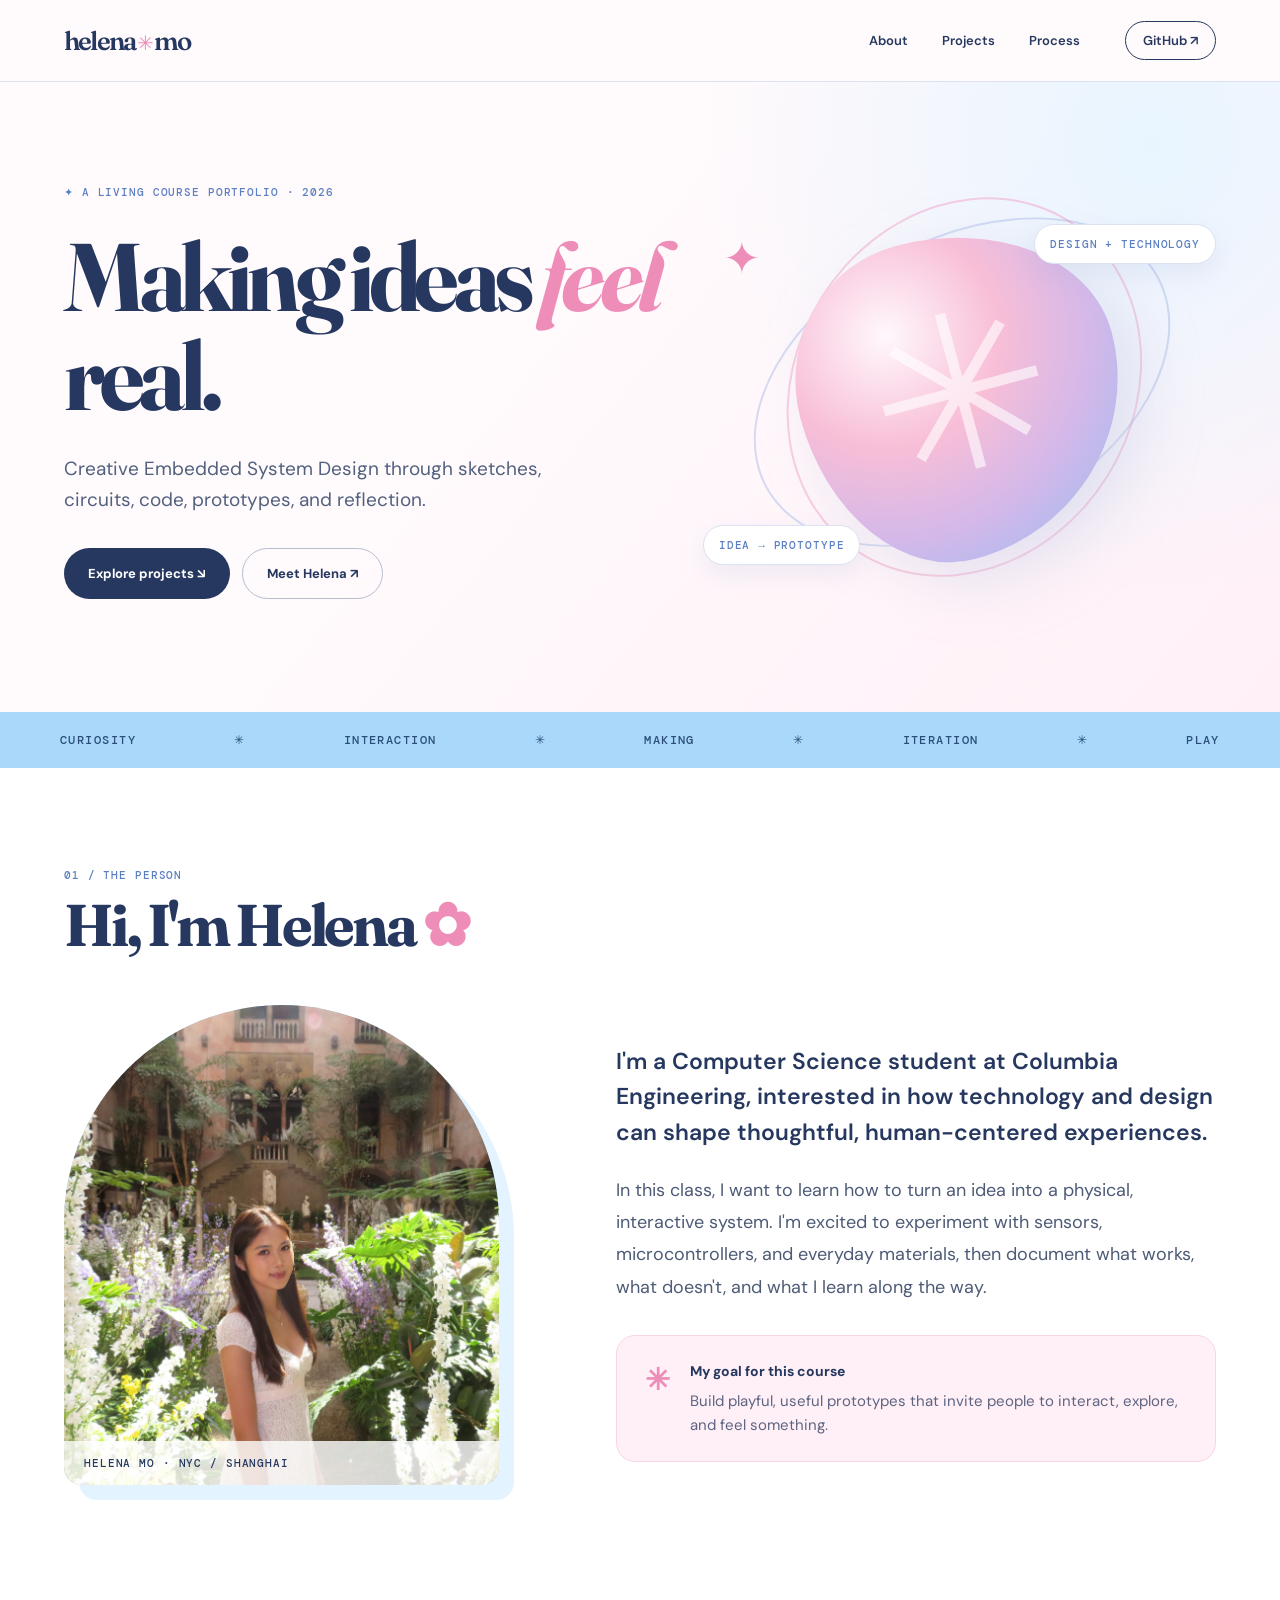
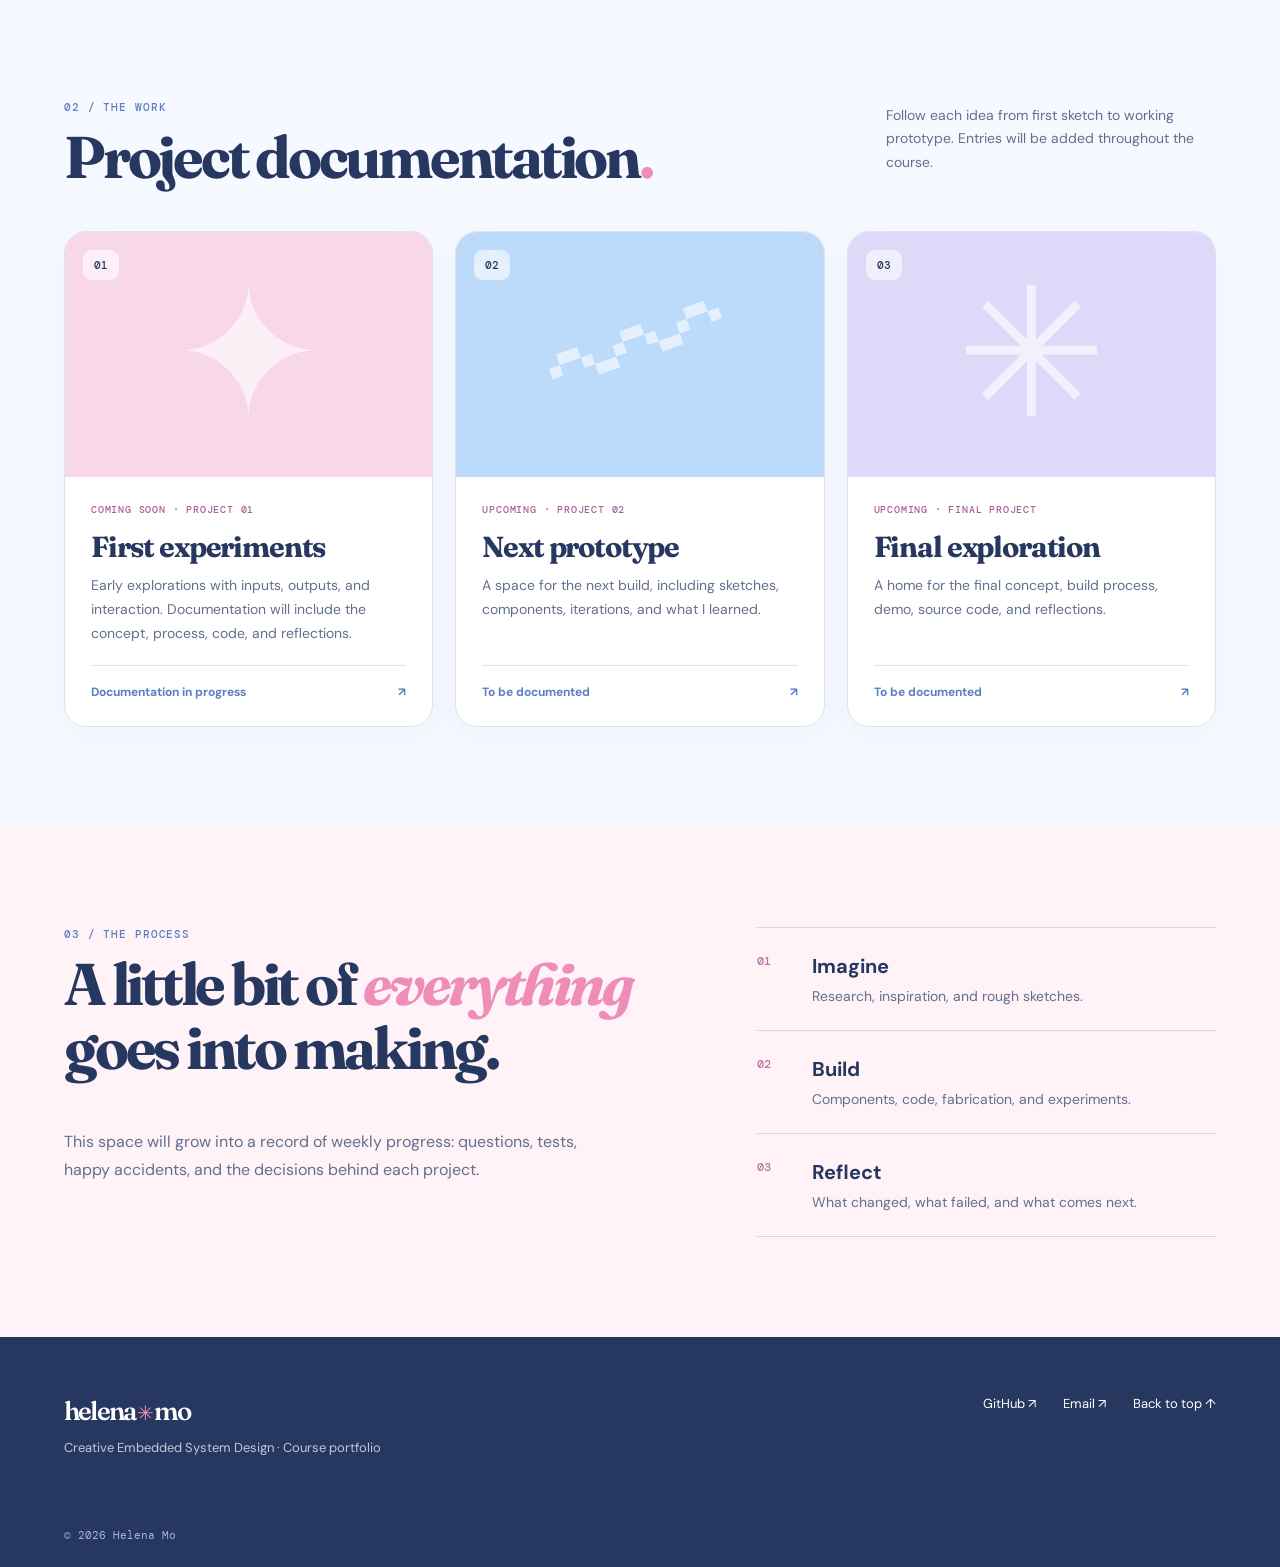
==== index.html @ d558fb5a "Build creative embedded systems course portfolio" ====
<!doctype html>
<html lang="en">
<head>
  <meta charset="UTF-8">
  <meta name="viewport" content="width=device-width, initial-scale=1">
  <meta name="description" content="Helena Mo's Creative Embedded System Design course portfolio and project documentation.">
  <title>Helena Mo · Creative Embedded System Design</title>
  <link rel="preconnect" href="https://fonts.googleapis.com">
  <link rel="preconnect" href="https://fonts.gstatic.com" crossorigin>
  <link href="https://fonts.googleapis.com/css2?family=DM+Mono:wght@400;500&family=DM+Sans:wght@400;500;600;700&family=Fraunces:opsz,wght@9..144,500;9..144,600&display=swap" rel="stylesheet">
  <link rel="stylesheet" href="styles.css">
</head>
<body>
  <header class="site-header" id="top">
    <a class="logo" href="#top">helena<span>✳</span>mo</a>
    <nav aria-label="Main navigation"><a href="#about">About</a><a href="#projects">Projects</a><a href="#process">Process</a></nav>
    <a class="github" href="https://github.com/helenamoisme" target="_blank" rel="noopener noreferrer">GitHub ↗</a>
  </header>
  <main>
    <section class="hero">
      <div class="hero-copy">
        <p class="eyebrow">✦ A LIVING COURSE PORTFOLIO · 2026</p>
        <h1>Making ideas <em>feel</em> real.</h1>
        <p class="intro">Creative Embedded System Design through sketches, circuits, code, prototypes, and reflection.</p>
        <div class="actions"><a class="button dark" href="#projects">Explore projects ↘</a><a class="button light" href="#about">Meet Helena ↗</a></div>
      </div>
      <div class="hero-art" aria-hidden="true"><div class="orbit orbit-a"></div><div class="orbit orbit-b"></div><div class="orb">✳</div><span class="art-note note-a">DESIGN + TECHNOLOGY</span><span class="art-note note-b">IDEA → PROTOTYPE</span><span class="spark">✦</span></div>
    </section>
    <div class="ribbon"><span>curiosity</span> ✳ <span>interaction</span> ✳ <span>making</span> ✳ <span>iteration</span> ✳ <span>play</span></div>
    <section class="section about" id="about">
      <p class="label">01 / THE PERSON</p><h2>Hi, I'm Helena <span>✿</span></h2>
      <div class="about-grid">
        <figure class="portrait"><img src="assets/helena-mo.jpg" alt="Helena Mo outdoors in a garden"><figcaption>HELENA MO · NYC / SHANGHAI</figcaption></figure>
        <div class="about-text">
          <p class="large">I'm a Computer Science student at Columbia Engineering, interested in how technology and design can shape thoughtful, human-centered experiences.</p>
          <p>In this class, I want to learn how to turn an idea into a physical, interactive system. I'm excited to experiment with sensors, microcontrollers, and everyday materials, then document what works, what doesn't, and what I learn along the way.</p>
          <div class="goal"><b>✳</b><div><strong>My goal for this course</strong><p>Build playful, useful prototypes that invite people to interact, explore, and feel something.</p></div></div>
        </div>
      </div>
    </section>
    <section class="section projects" id="projects">
      <div class="section-head"><div><p class="label">02 / THE WORK</p><h2>Project documentation<span>.</span></h2></div><p>Follow each idea from first sketch to working prototype. Entries will be added throughout the course.</p></div>
      <div class="cards">
        <article class="card"><div class="card-art art-pink"><span>✦</span><small>01</small></div><div class="card-body"><p class="tag">COMING SOON · PROJECT 01</p><h3>First experiments</h3><p>Early explorations with inputs, outputs, and interaction. Documentation will include the concept, process, code, and reflections.</p><div class="status">Documentation in progress <span>↗</span></div></div></article>
        <article class="card"><div class="card-art art-blue"><span>〰</span><small>02</small></div><div class="card-body"><p class="tag">UPCOMING · PROJECT 02</p><h3>Next prototype</h3><p>A space for the next build, including sketches, components, iterations, and what I learned.</p><div class="status">To be documented <span>↗</span></div></div></article>
        <article class="card"><div class="card-art art-lilac"><span>✳</span><small>03</small></div><div class="card-body"><p class="tag">UPCOMING · FINAL PROJECT</p><h3>Final exploration</h3><p>A home for the final concept, build process, demo, source code, and reflections.</p><div class="status">To be documented <span>↗</span></div></div></article>
      </div>
    </section>
    <section class="section process" id="process"><div><p class="label">03 / THE PROCESS</p><h2>A little bit of <em>everything</em> goes into making.</h2><p>This space will grow into a record of weekly progress: questions, tests, happy accidents, and the decisions behind each project.</p></div><div class="steps"><div><span>01</span><strong>Imagine</strong><p>Research, inspiration, and rough sketches.</p></div><div><span>02</span><strong>Build</strong><p>Components, code, fabrication, and experiments.</p></div><div><span>03</span><strong>Reflect</strong><p>What changed, what failed, and what comes next.</p></div></div></section>
  </main>
  <footer><div><a class="logo" href="#top">helena<span>✳</span>mo</a><p>Creative Embedded System Design · Course portfolio</p></div><div class="footer-links"><a href="https://github.com/helenamoisme" target="_blank" rel="noopener noreferrer">GitHub ↗</a><a href="mailto:hm3194@columbia.edu">Email ↗</a><a href="#top">Back to top ↑</a></div><small>© 2026 Helena Mo</small></footer>
</body>
</html>
---- styles.css ----
:root{--ink:#26385f;--muted:#62708e;--pink:#ed8db8;--blue:#a9d8fb;--line:#dce2f1}*{box-sizing:border-box}html{scroll-behavior:smooth}body{margin:0;color:var(--ink);font-family:"DM Sans",sans-serif;background:#fffafc}a{color:inherit}h1,h2,h3,p{margin-top:0}h1,h2,h3,.logo{font-family:"Fraunces",Georgia,serif}h1,h2{letter-spacing:-.055em}section,footer,.site-header{padding-left:max(5vw,24px);padding-right:max(5vw,24px)}.site-header{height:82px;display:flex;align-items:center;gap:45px;border-bottom:1px solid var(--line)}.logo{font-size:26px;font-weight:600;letter-spacing:-.07em;text-decoration:none;white-space:nowrap}.logo span{color:var(--pink);font:20px "DM Sans",sans-serif;margin:0 2px}.site-header nav{display:flex;gap:34px;margin-left:auto}.site-header nav a,.github{font-size:13px;font-weight:600;text-decoration:none}.site-header a:hover,footer a:hover{color:#5b7fc2}.github{border:1px solid var(--ink);padding:10px 17px;border-radius:99px}.hero{min-height:630px;display:grid;grid-template-columns:1fr .85fr;gap:35px;align-items:center;background:radial-gradient(circle at 90% 10%,#e8f5ff,transparent 35%),linear-gradient(130deg,#fffafc 40%,#fff0f7);padding-top:60px;padding-bottom:70px}.hero-copy{z-index:1}.eyebrow,.label,.tag,.art-note,figcaption{font:500 11px "DM Mono",monospace;letter-spacing:.08em}.eyebrow,.label{color:#5b7fc2}.hero h1{font-size:clamp(68px,7.5vw,115px);line-height:1.03;margin:28px 0;max-width:720px}.hero h1 em,.process h2 em{color:var(--pink)}.intro{max-width:550px;font-size:19px;line-height:1.65;color:#52617e}.actions{display:flex;gap:12px;flex-wrap:wrap;margin-top:32px}.button{display:inline-flex;align-items:center;padding:16px 24px;border-radius:99px;font-size:13px;font-weight:700;text-decoration:none;transition:transform .2s}.button:hover{transform:translateY(-3px)}.dark{background:var(--ink);color:white}.light{border:1px solid #b7bdd1}.hero-art{height:480px;position:relative}.orbit{position:absolute;border:2px solid #a6b7e577;border-radius:50%;transform:rotate(-28deg)}.orbit-a{width:87%;height:60%;top:18%;left:7%}.orbit-b{width:66%;height:82%;top:8%;left:18%;transform:rotate(32deg);border-color:#ed8db866}.orb{position:absolute;width:63%;aspect-ratio:1;left:19%;top:17%;display:grid;place-items:center;border-radius:42% 58% 59% 41%/44% 43% 57% 56%;background:radial-gradient(circle at 32% 26%,#fff8fc,#f8bed7 35%,#d3b8ea 64%,#91bdf0);box-shadow:18px 25px 60px #bdc5e266;color:#fff9;font-size:clamp(125px,17vw,240px);transform:rotate(-15deg)}.art-note{position:absolute;background:white;padding:12px 15px;border:1px solid var(--line);border-radius:99px;box-shadow:0 10px 25px #97a8d128;color:#5b7fc2}.note-a{right:0;top:15%}.note-b{left:0;bottom:14%}.spark{position:absolute;left:4%;top:16%;color:var(--pink);font-size:45px}.ribbon{display:flex;justify-content:space-around;gap:18px;padding:20px;background:var(--blue);font:500 12px "DM Mono",monospace;text-transform:uppercase;letter-spacing:.12em;color:#2b4d76}.ribbon span{color:#2b4d76}.section{padding-top:100px;padding-bottom:100px}.section h2{font-size:clamp(43px,4.6vw,70px);line-height:1.08}.about{background:#fff}.about h2 span,.projects h2 span{color:var(--pink)}.about-grid{display:grid;grid-template-columns:minmax(280px,.75fr) 1fr;gap:clamp(40px,8vw,130px);align-items:center}.portrait{height:480px;max-width:450px;margin:0 15px 15px 0;border-radius:220px 220px 18px 18px;overflow:hidden;position:relative;background:var(--blue);box-shadow:15px 15px 0 #e3f3ff}.portrait img{width:100%;height:100%;object-fit:cover;object-position:50% 55%}.portrait figcaption{position:absolute;bottom:0;left:0;right:0;background:#fffc;padding:15px 20px}.about-text{max-width:630px}.about-text>p{font-size:18px;line-height:1.8;color:#4e5b76}.about-text>.large{font-size:23px;font-weight:600;line-height:1.55;color:var(--ink)}.goal{display:flex;gap:20px;padding:24px 28px;margin-top:32px;border:1px solid #f7d6e6;border-radius:19px;background:#fff0f7}.goal>b{font-size:30px;color:var(--pink)}.goal strong{font-size:14px}.goal p{margin:8px 0 0;line-height:1.6;font-size:15px;color:#5d6480}.projects{background:#f6f9ff}.section-head{display:flex;justify-content:space-between;align-items:end;gap:40px;margin-bottom:42px}.section-head h2{margin-bottom:0}.section-head>p{max-width:330px;line-height:1.7;color:var(--muted);font-size:14px}.cards{display:grid;grid-template-columns:repeat(3,1fr);gap:22px}.card{overflow:hidden;border:1px solid var(--line);border-radius:22px;background:white;box-shadow:0 12px 35px #6c8ab10c}.card-art{height:245px;display:grid;place-items:center;position:relative;overflow:hidden}.art-pink{background:#f8d7e9}.art-blue{background:#bcdafa}.art-lilac{background:#dfd9f9}.card-art>span{font-size:180px;line-height:1;color:#fff9}.art-blue>span{transform:rotate(-20deg)}.card-art small{position:absolute;left:18px;top:18px;border-radius:9px;background:#fff9;padding:8px 11px;font:500 11px "DM Mono",monospace}.card-body{padding:26px}.tag{color:#a86191;font-size:10px}.card h3{font-size:29px;letter-spacing:-.04em;margin:13px 0 10px}.card-body>p:not(.tag){min-height:77px;color:var(--muted);font-size:14px;line-height:1.7}.status{display:flex;justify-content:space-between;border-top:1px solid var(--line);padding-top:18px;color:#5b7fc2;font-size:12px;font-weight:700}.process{display:grid;grid-template-columns:1fr .75fr;gap:80px;background:#fff3f8}.process h2{max-width:660px}.process>div>p:last-child{max-width:530px;color:var(--muted);line-height:1.75}.steps{border-top:1px solid #e8cddd}.steps>div{display:grid;grid-template-columns:42px 1fr;gap:0 13px;border-bottom:1px solid #e8cddd;padding:25px 0}.steps span{grid-row:span 2;color:#bc73a2;font:500 12px "DM Mono",monospace}.steps strong{font-size:20px}.steps p{margin:8px 0 0;color:var(--muted);font-size:14px}footer{display:flex;justify-content:space-between;gap:30px;flex-wrap:wrap;background:var(--ink);color:white;padding-top:58px;padding-bottom:25px}footer p{margin:12px 0 0;color:#bfc9de;font-size:13px}.footer-links{display:flex;gap:27px}.footer-links a{font-size:13px;text-decoration:none}footer small{width:100%;padding-top:42px;color:#aab7d3;font:11px "DM Mono",monospace}@media(max-width:900px){.hero{grid-template-columns:1fr}.hero-art{width:min(100%,530px);height:420px;margin:auto}.cards{grid-template-columns:1fr 1fr}.card:first-child{grid-column:span 2}.process{gap:40px}}@media(max-width:650px){.site-header{height:68px;gap:12px}.site-header nav{gap:13px}.site-header nav a{font-size:11px}.site-header nav a:last-child,.github{display:none}.logo{font-size:22px}.hero{padding-top:58px;padding-bottom:35px}.hero h1{font-size:62px}.intro{font-size:17px}.hero-art{height:300px}.art-note{font-size:8px;padding:8px}.ribbon{overflow:hidden;justify-content:flex-start;white-space:nowrap}.section{padding-top:70px;padding-bottom:70px}.about-grid,.process{grid-template-columns:1fr}.portrait{height:380px;width:min(100%,360px);margin-bottom:25px}.about-text>.large{font-size:20px}.about-text>p{font-size:16px}.section-head{display:block}.section-head>p{margin-top:20px}.cards{grid-template-columns:1fr}.card:first-child{grid-column:auto}.card-art{height:210px}.card-body>p:not(.tag){min-height:0}.footer-links{flex-wrap:wrap}}
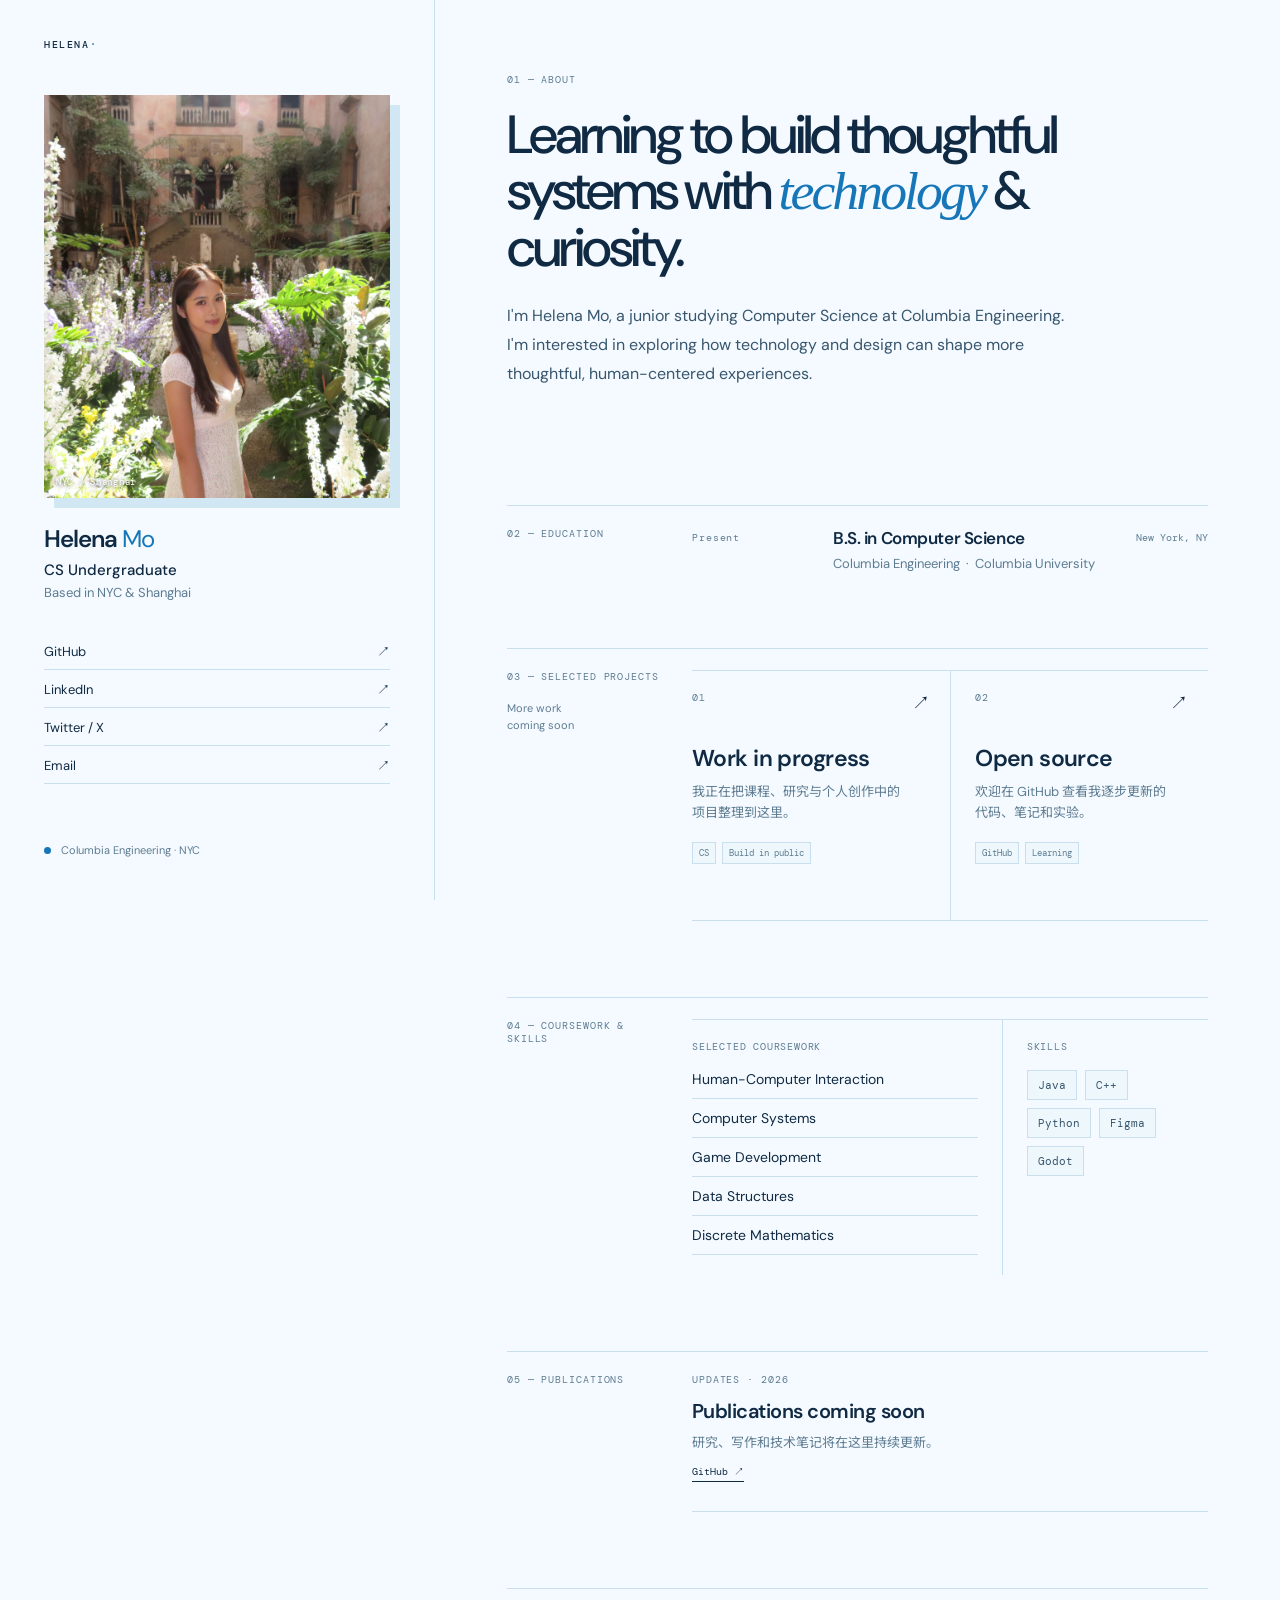
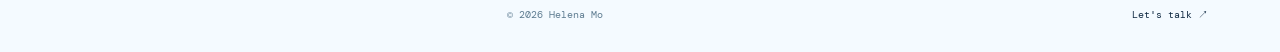
==== commit adc3a1e3: "Revert "Build creative embedded systems course portfolio" This reverts commit d558fb5a16e78d769106c4" ====
--- a/index.html
+++ b/index.html
@@ -1,53 +1,98 @@
 <!doctype html>
-<html lang="en">
-<head>
-  <meta charset="UTF-8">
-  <meta name="viewport" content="width=device-width, initial-scale=1">
-  <meta name="description" content="Helena Mo's Creative Embedded System Design course portfolio and project documentation.">
-  <title>Helena Mo · Creative Embedded System Design</title>
-  <link rel="preconnect" href="https://fonts.googleapis.com">
-  <link rel="preconnect" href="https://fonts.gstatic.com" crossorigin>
-  <link href="https://fonts.googleapis.com/css2?family=DM+Mono:wght@400;500&family=DM+Sans:wght@400;500;600;700&family=Fraunces:opsz,wght@9..144,500;9..144,600&display=swap" rel="stylesheet">
-  <link rel="stylesheet" href="styles.css">
-</head>
-<body>
-  <header class="site-header" id="top">
-    <a class="logo" href="#top">helena<span>✳</span>mo</a>
-    <nav aria-label="Main navigation"><a href="#about">About</a><a href="#projects">Projects</a><a href="#process">Process</a></nav>
-    <a class="github" href="https://github.com/helenamoisme" target="_blank" rel="noopener noreferrer">GitHub ↗</a>
-  </header>
-  <main>
-    <section class="hero">
-      <div class="hero-copy">
-        <p class="eyebrow">✦ A LIVING COURSE PORTFOLIO · 2026</p>
-        <h1>Making ideas <em>feel</em> real.</h1>
-        <p class="intro">Creative Embedded System Design through sketches, circuits, code, prototypes, and reflection.</p>
-        <div class="actions"><a class="button dark" href="#projects">Explore projects ↘</a><a class="button light" href="#about">Meet Helena ↗</a></div>
-      </div>
-      <div class="hero-art" aria-hidden="true"><div class="orbit orbit-a"></div><div class="orbit orbit-b"></div><div class="orb">✳</div><span class="art-note note-a">DESIGN + TECHNOLOGY</span><span class="art-note note-b">IDEA → PROTOTYPE</span><span class="spark">✦</span></div>
-    </section>
-    <div class="ribbon"><span>curiosity</span> ✳ <span>interaction</span> ✳ <span>making</span> ✳ <span>iteration</span> ✳ <span>play</span></div>
-    <section class="section about" id="about">
-      <p class="label">01 / THE PERSON</p><h2>Hi, I'm Helena <span>✿</span></h2>
-      <div class="about-grid">
-        <figure class="portrait"><img src="assets/helena-mo.jpg" alt="Helena Mo outdoors in a garden"><figcaption>HELENA MO · NYC / SHANGHAI</figcaption></figure>
-        <div class="about-text">
-          <p class="large">I'm a Computer Science student at Columbia Engineering, interested in how technology and design can shape thoughtful, human-centered experiences.</p>
-          <p>In this class, I want to learn how to turn an idea into a physical, interactive system. I'm excited to experiment with sensors, microcontrollers, and everyday materials, then document what works, what doesn't, and what I learn along the way.</p>
-          <div class="goal"><b>✳</b><div><strong>My goal for this course</strong><p>Build playful, useful prototypes that invite people to interact, explore, and feel something.</p></div></div>
+<html lang="zh-CN">
+  <head>
+    <meta charset="UTF-8" />
+    <meta name="viewport" content="width=device-width, initial-scale=1.0" />
+    <meta name="description" content="Helena Mo 的个人主页" />
+    <title>Helena Mo — Personal Website</title>
+    <link rel="preconnect" href="https://fonts.googleapis.com" />
+    <link rel="preconnect" href="https://fonts.gstatic.com" crossorigin />
+    <link href="https://fonts.googleapis.com/css2?family=DM+Mono:wght@400;500&family=DM+Sans:opsz,wght@9..40,400;9..40,500;9..40,600;9..40,700&family=Noto+Sans+SC:wght@400;500;600;700&display=swap" rel="stylesheet" />
+    <link rel="stylesheet" href="styles.css" />
+  </head>
+  <body>
+    <main class="layout">
+      <aside class="profile">
+        <a class="brand" href="#top" aria-label="返回顶部">HELENA<span>·</span></a>
+        <div class="portrait-wrap">
+          <img class="portrait" src="assets/helena-mo.jpg" alt="Helena Mo 在花园中的照片" />
+          <span class="portrait-note">NYC / Shanghai</span>
         </div>
-      </div>
-    </section>
-    <section class="section projects" id="projects">
-      <div class="section-head"><div><p class="label">02 / THE WORK</p><h2>Project documentation<span>.</span></h2></div><p>Follow each idea from first sketch to working prototype. Entries will be added throughout the course.</p></div>
-      <div class="cards">
-        <article class="card"><div class="card-art art-pink"><span>✦</span><small>01</small></div><div class="card-body"><p class="tag">COMING SOON · PROJECT 01</p><h3>First experiments</h3><p>Early explorations with inputs, outputs, and interaction. Documentation will include the concept, process, code, and reflections.</p><div class="status">Documentation in progress <span>↗</span></div></div></article>
-        <article class="card"><div class="card-art art-blue"><span>〰</span><small>02</small></div><div class="card-body"><p class="tag">UPCOMING · PROJECT 02</p><h3>Next prototype</h3><p>A space for the next build, including sketches, components, iterations, and what I learned.</p><div class="status">To be documented <span>↗</span></div></div></article>
-        <article class="card"><div class="card-art art-lilac"><span>✳</span><small>03</small></div><div class="card-body"><p class="tag">UPCOMING · FINAL PROJECT</p><h3>Final exploration</h3><p>A home for the final concept, build process, demo, source code, and reflections.</p><div class="status">To be documented <span>↗</span></div></div></article>
-      </div>
-    </section>
-    <section class="section process" id="process"><div><p class="label">03 / THE PROCESS</p><h2>A little bit of <em>everything</em> goes into making.</h2><p>This space will grow into a record of weekly progress: questions, tests, happy accidents, and the decisions behind each project.</p></div><div class="steps"><div><span>01</span><strong>Imagine</strong><p>Research, inspiration, and rough sketches.</p></div><div><span>02</span><strong>Build</strong><p>Components, code, fabrication, and experiments.</p></div><div><span>03</span><strong>Reflect</strong><p>What changed, what failed, and what comes next.</p></div></div></section>
-  </main>
-  <footer><div><a class="logo" href="#top">helena<span>✳</span>mo</a><p>Creative Embedded System Design · Course portfolio</p></div><div class="footer-links"><a href="https://github.com/helenamoisme" target="_blank" rel="noopener noreferrer">GitHub ↗</a><a href="mailto:hm3194@columbia.edu">Email ↗</a><a href="#top">Back to top ↑</a></div><small>© 2026 Helena Mo</small></footer>
-</body>
+        <div class="identity">
+          <h1>Helena <span>Mo</span></h1>
+          <p class="role">CS Undergraduate</p>
+          <p class="location">Based in NYC &amp; Shanghai</p>
+        </div>
+        <nav class="socials" aria-label="个人链接">
+          <a href="https://github.com/helenamoisme" target="_blank" rel="noreferrer">GitHub <span>↗</span></a>
+          <a href="https://www.linkedin.com/in/%E7%A6%BE-%E8%8E%AB-953ab3409/" target="_blank" rel="noreferrer">LinkedIn <span>↗</span></a>
+          <a href="https://x.com/" target="_blank" rel="noreferrer">Twitter / X <span>↗</span></a>
+          <a href="mailto:hm3194@columbia.edu">Email <span>↗</span></a>
+        </nav>
+          <p class="availability"><i></i> Columbia Engineering · NYC</p>
+      </aside>
+
+      <section class="content" id="top">
+        <header class="hero">
+          <p class="eyebrow">01 — ABOUT</p>
+          <h2>Learning to build thoughtful systems with <em>technology</em> &amp; curiosity.</h2>
+          <p class="lead">I'm Helena Mo, a junior studying Computer Science at Columbia Engineering. I'm interested in exploring how technology and design can shape more thoughtful, human-centered experiences.</p>
+        </header>
+
+        <section class="section" id="education">
+          <div class="section-label"><p class="eyebrow">02 — EDUCATION</p></div>
+          <div class="education-list">
+            <article class="education-item">
+              <p class="years">Present</p>
+              <div><h3>B.S. in Computer Science</h3><p>Columbia Engineering <span>·</span> Columbia University</p></div>
+              <span class="place">New York, NY</span>
+            </article>
+          </div>
+        </section>
+
+        <section class="section" id="projects">
+          <div class="section-label"><p class="eyebrow">03 — SELECTED PROJECTS</p><p class="subtle">More work<br/>coming soon</p></div>
+          <div class="project-list">
+            <a class="project" href="https://github.com/helenamoisme" target="_blank" rel="noreferrer">
+              <div><p class="project-number">01</p><h3>Work in progress</h3><p>我正在把课程、研究与个人创作中的项目整理到这里。</p><ul><li>CS</li><li>Build in public</li></ul></div><span class="arrow">↗</span>
+            </a>
+            <a class="project" href="https://github.com/helenamoisme" target="_blank" rel="noreferrer">
+              <div><p class="project-number">02</p><h3>Open source</h3><p>欢迎在 GitHub 查看我逐步更新的代码、笔记和实验。</p><ul><li>GitHub</li><li>Learning</li></ul></div><span class="arrow">↗</span>
+            </a>
+          </div>
+        </section>
+
+        <section class="section" id="coursework">
+          <div class="section-label"><p class="eyebrow">04 — COURSEWORK &amp; SKILLS</p></div>
+          <div class="coursework-grid">
+            <article class="coursework-group">
+              <p class="group-title">SELECTED COURSEWORK</p>
+              <ul class="course-list">
+                <li>Human-Computer Interaction</li>
+                <li>Computer Systems</li>
+                <li>Game Development</li>
+                <li>Data Structures</li>
+                <li>Discrete Mathematics</li>
+              </ul>
+            </article>
+            <article class="coursework-group">
+              <p class="group-title">SKILLS</p>
+              <ul class="skill-list">
+                <li>Java</li><li>C++</li><li>Python</li><li>Figma</li><li>Godot</li>
+              </ul>
+            </article>
+          </div>
+        </section>
+
+        <section class="section" id="publications">
+          <div class="section-label"><p class="eyebrow">05 — PUBLICATIONS</p></div>
+          <div class="publication-list">
+            <article class="publication"><p class="pub-type">UPDATES · 2026</p><h3>Publications coming soon</h3><p>研究、写作和技术笔记将在这里持续更新。</p><div class="pub-links"><a href="https://github.com/helenamoisme" target="_blank" rel="noreferrer">GitHub ↗</a></div></article>
+          </div>
+        </section>
+
+        <footer><span>© 2026 Helena Mo</span><a href="mailto:hm3194@columbia.edu">Let's talk <span>↗</span></a></footer>
+      </section>
+    </main>
+  </body>
 </html>
--- a/styles.css
+++ b/styles.css
@@ -1 +1,25 @@
-:root{--ink:#26385f;--muted:#62708e;--pink:#ed8db8;--blue:#a9d8fb;--line:#dce2f1}*{box-sizing:border-box}html{scroll-behavior:smooth}body{margin:0;color:var(--ink);font-family:"DM Sans",sans-serif;background:#fffafc}a{color:inherit}h1,h2,h3,p{margin-top:0}h1,h2,h3,.logo{font-family:"Fraunces",Georgia,serif}h1,h2{letter-spacing:-.055em}section,footer,.site-header{padding-left:max(5vw,24px);padding-right:max(5vw,24px)}.site-header{height:82px;display:flex;align-items:center;gap:45px;border-bottom:1px solid var(--line)}.logo{font-size:26px;font-weight:600;letter-spacing:-.07em;text-decoration:none;white-space:nowrap}.logo span{color:var(--pink);font:20px "DM Sans",sans-serif;margin:0 2px}.site-header nav{display:flex;gap:34px;margin-left:auto}.site-header nav a,.github{font-size:13px;font-weight:600;text-decoration:none}.site-header a:hover,footer a:hover{color:#5b7fc2}.github{border:1px solid var(--ink);padding:10px 17px;border-radius:99px}.hero{min-height:630px;display:grid;grid-template-columns:1fr .85fr;gap:35px;align-items:center;background:radial-gradient(circle at 90% 10%,#e8f5ff,transparent 35%),linear-gradient(130deg,#fffafc 40%,#fff0f7);padding-top:60px;padding-bottom:70px}.hero-copy{z-index:1}.eyebrow,.label,.tag,.art-note,figcaption{font:500 11px "DM Mono",monospace;letter-spacing:.08em}.eyebrow,.label{color:#5b7fc2}.hero h1{font-size:clamp(68px,7.5vw,115px);line-height:1.03;margin:28px 0;max-width:720px}.hero h1 em,.process h2 em{color:var(--pink)}.intro{max-width:550px;font-size:19px;line-height:1.65;color:#52617e}.actions{display:flex;gap:12px;flex-wrap:wrap;margin-top:32px}.button{display:inline-flex;align-items:center;padding:16px 24px;border-radius:99px;font-size:13px;font-weight:700;text-decoration:none;transition:transform .2s}.button:hover{transform:translateY(-3px)}.dark{background:var(--ink);color:white}.light{border:1px solid #b7bdd1}.hero-art{height:480px;position:relative}.orbit{position:absolute;border:2px solid #a6b7e577;border-radius:50%;transform:rotate(-28deg)}.orbit-a{width:87%;height:60%;top:18%;left:7%}.orbit-b{width:66%;height:82%;top:8%;left:18%;transform:rotate(32deg);border-color:#ed8db866}.orb{position:absolute;width:63%;aspect-ratio:1;left:19%;top:17%;display:grid;place-items:center;border-radius:42% 58% 59% 41%/44% 43% 57% 56%;background:radial-gradient(circle at 32% 26%,#fff8fc,#f8bed7 35%,#d3b8ea 64%,#91bdf0);box-shadow:18px 25px 60px #bdc5e266;color:#fff9;font-size:clamp(125px,17vw,240px);transform:rotate(-15deg)}.art-note{position:absolute;background:white;padding:12px 15px;border:1px solid var(--line);border-radius:99px;box-shadow:0 10px 25px #97a8d128;color:#5b7fc2}.note-a{right:0;top:15%}.note-b{left:0;bottom:14%}.spark{position:absolute;left:4%;top:16%;color:var(--pink);font-size:45px}.ribbon{display:flex;justify-content:space-around;gap:18px;padding:20px;background:var(--blue);font:500 12px "DM Mono",monospace;text-transform:uppercase;letter-spacing:.12em;color:#2b4d76}.ribbon span{color:#2b4d76}.section{padding-top:100px;padding-bottom:100px}.section h2{font-size:clamp(43px,4.6vw,70px);line-height:1.08}.about{background:#fff}.about h2 span,.projects h2 span{color:var(--pink)}.about-grid{display:grid;grid-template-columns:minmax(280px,.75fr) 1fr;gap:clamp(40px,8vw,130px);align-items:center}.portrait{height:480px;max-width:450px;margin:0 15px 15px 0;border-radius:220px 220px 18px 18px;overflow:hidden;position:relative;background:var(--blue);box-shadow:15px 15px 0 #e3f3ff}.portrait img{width:100%;height:100%;object-fit:cover;object-position:50% 55%}.portrait figcaption{position:absolute;bottom:0;left:0;right:0;background:#fffc;padding:15px 20px}.about-text{max-width:630px}.about-text>p{font-size:18px;line-height:1.8;color:#4e5b76}.about-text>.large{font-size:23px;font-weight:600;line-height:1.55;color:var(--ink)}.goal{display:flex;gap:20px;padding:24px 28px;margin-top:32px;border:1px solid #f7d6e6;border-radius:19px;background:#fff0f7}.goal>b{font-size:30px;color:var(--pink)}.goal strong{font-size:14px}.goal p{margin:8px 0 0;line-height:1.6;font-size:15px;color:#5d6480}.projects{background:#f6f9ff}.section-head{display:flex;justify-content:space-between;align-items:end;gap:40px;margin-bottom:42px}.section-head h2{margin-bottom:0}.section-head>p{max-width:330px;line-height:1.7;color:var(--muted);font-size:14px}.cards{display:grid;grid-template-columns:repeat(3,1fr);gap:22px}.card{overflow:hidden;border:1px solid var(--line);border-radius:22px;background:white;box-shadow:0 12px 35px #6c8ab10c}.card-art{height:245px;display:grid;place-items:center;position:relative;overflow:hidden}.art-pink{background:#f8d7e9}.art-blue{background:#bcdafa}.art-lilac{background:#dfd9f9}.card-art>span{font-size:180px;line-height:1;color:#fff9}.art-blue>span{transform:rotate(-20deg)}.card-art small{position:absolute;left:18px;top:18px;border-radius:9px;background:#fff9;padding:8px 11px;font:500 11px "DM Mono",monospace}.card-body{padding:26px}.tag{color:#a86191;font-size:10px}.card h3{font-size:29px;letter-spacing:-.04em;margin:13px 0 10px}.card-body>p:not(.tag){min-height:77px;color:var(--muted);font-size:14px;line-height:1.7}.status{display:flex;justify-content:space-between;border-top:1px solid var(--line);padding-top:18px;color:#5b7fc2;font-size:12px;font-weight:700}.process{display:grid;grid-template-columns:1fr .75fr;gap:80px;background:#fff3f8}.process h2{max-width:660px}.process>div>p:last-child{max-width:530px;color:var(--muted);line-height:1.75}.steps{border-top:1px solid #e8cddd}.steps>div{display:grid;grid-template-columns:42px 1fr;gap:0 13px;border-bottom:1px solid #e8cddd;padding:25px 0}.steps span{grid-row:span 2;color:#bc73a2;font:500 12px "DM Mono",monospace}.steps strong{font-size:20px}.steps p{margin:8px 0 0;color:var(--muted);font-size:14px}footer{display:flex;justify-content:space-between;gap:30px;flex-wrap:wrap;background:var(--ink);color:white;padding-top:58px;padding-bottom:25px}footer p{margin:12px 0 0;color:#bfc9de;font-size:13px}.footer-links{display:flex;gap:27px}.footer-links a{font-size:13px;text-decoration:none}footer small{width:100%;padding-top:42px;color:#aab7d3;font:11px "DM Mono",monospace}@media(max-width:900px){.hero{grid-template-columns:1fr}.hero-art{width:min(100%,530px);height:420px;margin:auto}.cards{grid-template-columns:1fr 1fr}.card:first-child{grid-column:span 2}.process{gap:40px}}@media(max-width:650px){.site-header{height:68px;gap:12px}.site-header nav{gap:13px}.site-header nav a{font-size:11px}.site-header nav a:last-child,.github{display:none}.logo{font-size:22px}.hero{padding-top:58px;padding-bottom:35px}.hero h1{font-size:62px}.intro{font-size:17px}.hero-art{height:300px}.art-note{font-size:8px;padding:8px}.ribbon{overflow:hidden;justify-content:flex-start;white-space:nowrap}.section{padding-top:70px;padding-bottom:70px}.about-grid,.process{grid-template-columns:1fr}.portrait{height:380px;width:min(100%,360px);margin-bottom:25px}.about-text>.large{font-size:20px}.about-text>p{font-size:16px}.section-head{display:block}.section-head>p{margin-top:20px}.cards{grid-template-columns:1fr}.card:first-child{grid-column:auto}.card-art{height:210px}.card-body>p:not(.tag){min-height:0}.footer-links{flex-wrap:wrap}}
+:root { --ink:#102a43; --soft:#5e7c91; --paper:#f4faff; --line:#c9dfed; --accent:#1676b8; --columbia:#b9d9eb; }
+* { box-sizing:border-box; }
+html { scroll-behavior:smooth; }
+body { margin:0; background:var(--paper); color:var(--ink); font-family:"DM Sans","Noto Sans SC",sans-serif; font-size:15px; }
+.layout { display:grid; grid-template-columns:minmax(280px, .85fr) minmax(620px, 1.65fr); max-width:1440px; min-height:100vh; margin:auto; }
+.profile { min-height:100vh; position:sticky; top:0; align-self:start; display:flex; flex-direction:column; padding:38px 44px 32px; border-right:1px solid var(--line); }
+.brand,.eyebrow,.years,.project-number,.pub-type { font-family:"DM Mono",monospace; font-size:10px; letter-spacing:.09em; }
+.brand { color:var(--ink); text-decoration:none; font-weight:500; letter-spacing:.16em; }
+.brand span { color:var(--accent); }
+.portrait-wrap { margin:44px 0 27px; position:relative; overflow:hidden; aspect-ratio: .86; background:var(--columbia); box-shadow:10px 10px 0 rgba(185,217,235,.58); }
+.portrait { width:100%; height:100%; display:block; object-fit:cover; object-position:51% 61%; filter:saturate(.94) contrast(1.02); }
+.portrait-note { position:absolute; bottom:10px; left:12px; color:white; font:9px "DM Mono",monospace; letter-spacing:.08em; text-shadow:0 1px 4px #333; }
+.identity h1 { font-size:24px; line-height:1.15; margin:0 0 8px; font-weight:600; letter-spacing:-.04em; }.identity h1 span { color:var(--accent); font-weight:400; }
+.identity p { margin:0; }.role { font-weight:500; }.location { margin-top:4px !important; color:var(--soft); font-size:13px; }
+.socials { display:grid; gap:11px; margin:42px 0; }.socials a { color:var(--ink); text-decoration:none; display:flex; justify-content:space-between; padding-bottom:8px; border-bottom:1px solid var(--line); font-size:13px; transition:border-color .2s,color .2s; }.socials a:hover { color:var(--accent); border-color:var(--accent); }.socials span,.arrow { font-family:"DM Mono",monospace; }
+.availability { margin-top:auto; font-size:11px; color:var(--soft); }.availability i { display:inline-block; width:7px; height:7px; background:var(--accent); border-radius:50%; margin-right:7px; }
+.content { padding:73px 8.5% 32px; }.hero { max-width:780px; padding-bottom:100px; }.eyebrow { margin:0; color:var(--soft); }.hero h2 { margin:21px 0 26px; max-width:740px; font-size:clamp(36px,4.2vw,63px); font-weight:500; line-height:1.05; letter-spacing:-.055em; }.hero em { color:var(--accent); font-family:Georgia,serif; font-weight:400; }.lead { max-width:570px; font-size:16px; line-height:1.8; color:#38566d; }
+.section { display:grid; grid-template-columns:165px 1fr; gap:20px; border-top:1px solid var(--line); padding:21px 0 76px; }.subtle { color:var(--soft); font-size:11px; line-height:1.55; margin:17px 0 0; }
+.education-list,.project-list,.publication-list { min-width:0; }.education-item { display:grid; grid-template-columns:125px 1fr auto; gap:16px; padding:0 0 28px; }.education-item:last-child { padding:0; }.years { color:var(--soft); margin:4px 0 0; }.education-item h3,.project h3,.publication h3 { margin:0; letter-spacing:-.025em; font-size:17px; font-weight:600; }.education-item p:not(.years) { margin:6px 0 0; color:var(--soft); font-size:13px; }.education-item p span { margin:0 3px; }.place { color:var(--soft); font:10px "DM Mono",monospace; padding-top:4px; }
+.project-list { display:grid; grid-template-columns:1fr 1fr; border-top:1px solid var(--line); }.project { min-height:250px; padding:20px 20px 18px 0; text-decoration:none; color:var(--ink); position:relative; display:flex; justify-content:space-between; border-bottom:1px solid var(--line); transition:color .2s, background .2s; }.project + .project { padding-left:24px; border-left:1px solid var(--line); }.project:hover { color:var(--accent); }.project-number { margin:0 0 39px; color:var(--soft); }.project h3 { font-size:23px; }.project div > p:not(.project-number) { margin:9px 0 19px; max-width:250px; color:var(--soft); font-size:13px; line-height:1.6; }.project ul { list-style:none; display:flex; gap:6px; padding:0; margin:0; }.project li { border:1px solid var(--line); color:var(--soft); padding:4px 6px; font:9px "DM Mono",monospace; background:#eef7fc; }.arrow { font-size:18px; }
+.coursework-grid { display:grid; grid-template-columns:1.2fr .8fr; border-top:1px solid var(--line); }.coursework-group { padding:20px 24px 20px 0; }.coursework-group + .coursework-group { padding-left:24px; border-left:1px solid var(--line); }.group-title { margin:0 0 17px; color:var(--soft); font:10px "DM Mono",monospace; letter-spacing:.08em; }.course-list,.skill-list { list-style:none; padding:0; margin:0; }.course-list { display:grid; gap:10px; font-size:14px; }.course-list li { padding-bottom:10px; border-bottom:1px solid var(--line); }.skill-list { display:flex; flex-wrap:wrap; gap:8px; }.skill-list li { padding:7px 10px; border:1px solid var(--line); background:#eef7fc; color:#38566d; font:11px "DM Mono",monospace; }
+.publication { padding:0 0 29px; margin:0 0 27px; border-bottom:1px solid var(--line); }.publication:last-child { margin-bottom:0; }.pub-type { color:var(--soft); margin:0 0 12px; }.publication h3 { font-size:20px; }.publication > p:not(.pub-type) { margin:8px 0 14px; color:var(--soft); font-size:13px; }.pub-links { display:flex; gap:15px; }.pub-links a { color:var(--ink); font:10px "DM Mono",monospace; text-decoration:none; border-bottom:1px solid var(--ink); padding-bottom:2px; }.pub-links a:hover { color:var(--accent); border-color:var(--accent); }
+footer { border-top:1px solid var(--line); display:flex; justify-content:space-between; padding-top:19px; color:var(--soft); font:10px "DM Mono",monospace; } footer a { color:var(--ink); text-decoration:none; }
+@media (max-width:800px) { .layout { display:block; }.profile { position:relative; min-height:0; padding:25px 24px; border-right:0; border-bottom:1px solid var(--line); }.portrait-wrap { width:155px; margin:28px 0 20px; }.socials { margin:30px 0; max-width:360px; }.availability { margin:0; }.content { padding:54px 24px 25px; }.hero { padding-bottom:65px; }.section { grid-template-columns:1fr; gap:27px; padding-bottom:54px; }.education-item { grid-template-columns:105px 1fr; }.place { display:none; } }
+@media (max-width:520px) { .hero h2 { font-size:38px; }.project-list,.coursework-grid { display:block; }.project { min-height:210px; }.project + .project,.coursework-group + .coursework-group { padding-left:0; border-left:0; }.coursework-group + .coursework-group { border-top:1px solid var(--line); }.education-item { display:block; }.education-item .years { margin-bottom:9px; } }
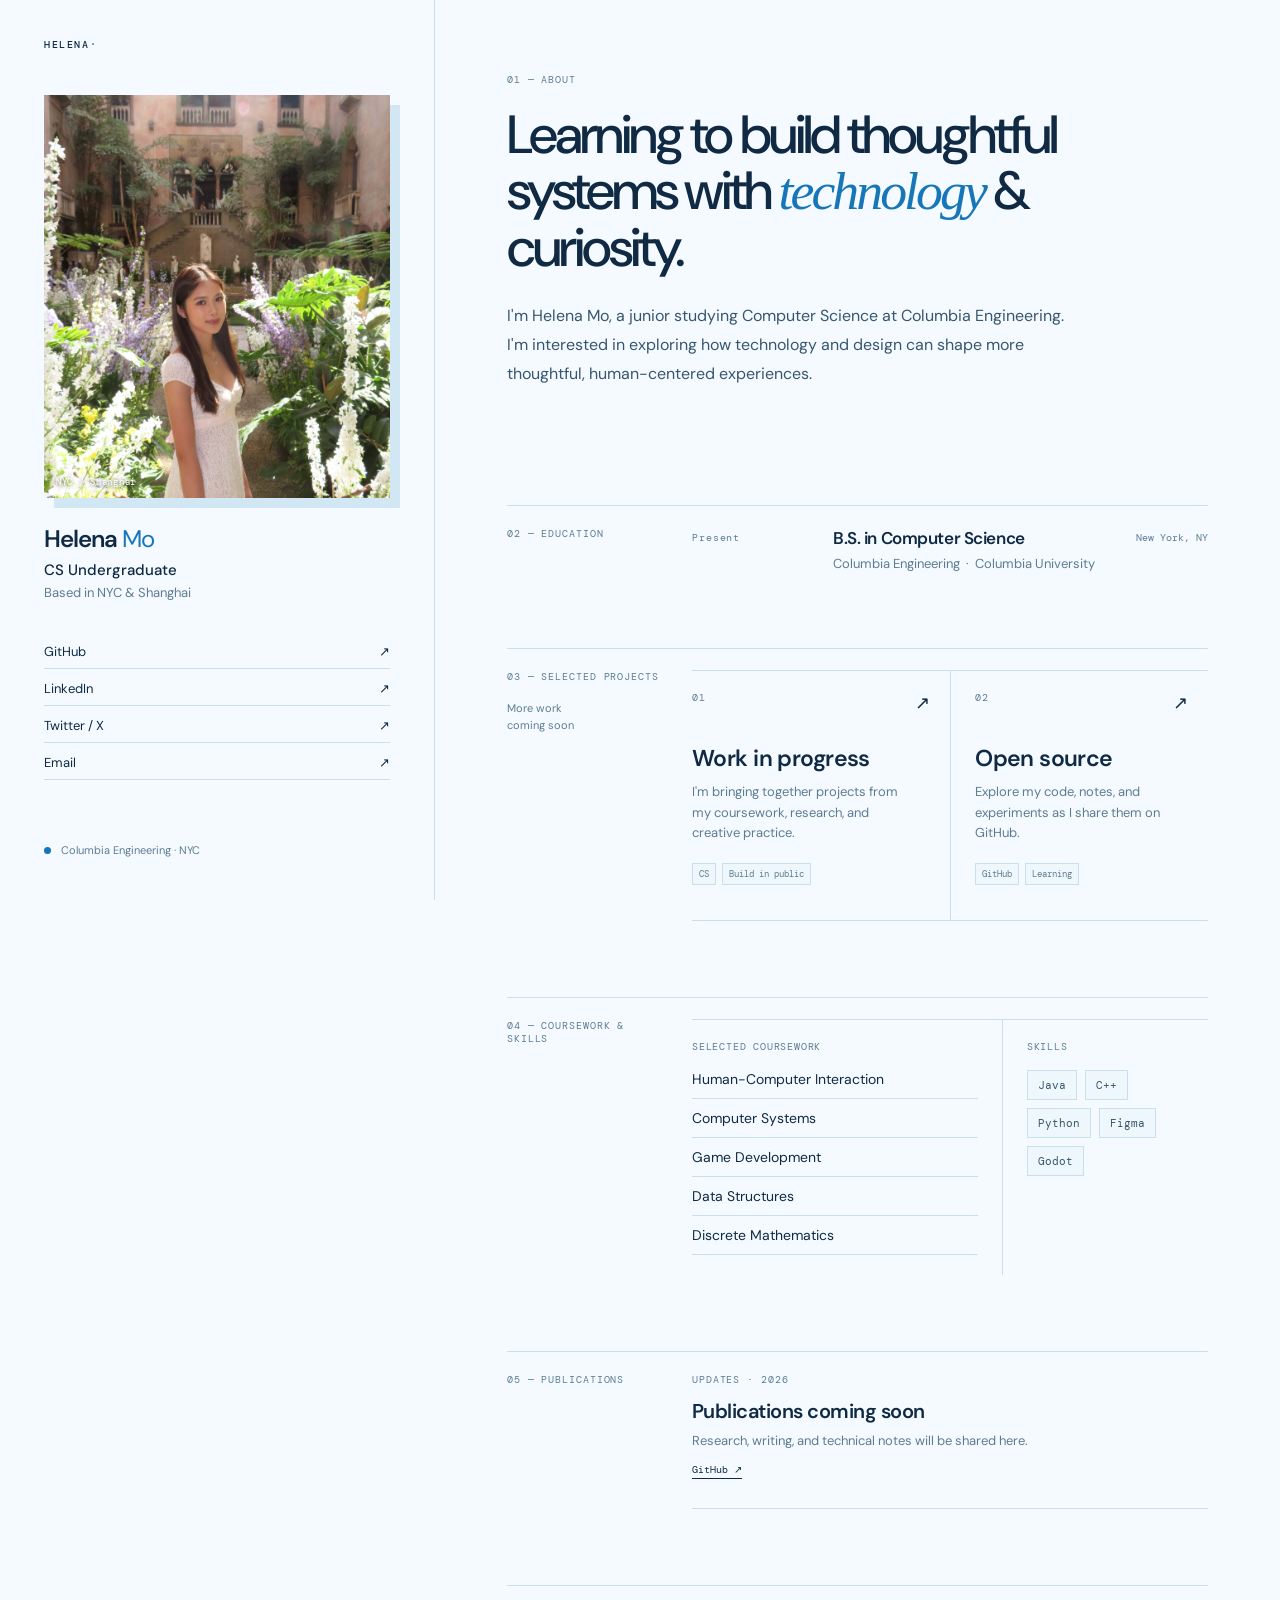
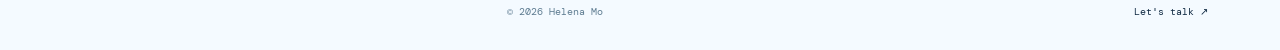
==== commit 1c691b0a: "Use English throughout personal website" ====
--- a/index.html
+++ b/index.html
@@ -1,9 +1,9 @@
 <!doctype html>
-<html lang="zh-CN">
+<html lang="en">
   <head>
     <meta charset="UTF-8" />
     <meta name="viewport" content="width=device-width, initial-scale=1.0" />
-    <meta name="description" content="Helena Mo 的个人主页" />
+    <meta name="description" content="Helena Mo's personal website" />
     <title>Helena Mo — Personal Website</title>
     <link rel="preconnect" href="https://fonts.googleapis.com" />
     <link rel="preconnect" href="https://fonts.gstatic.com" crossorigin />
@@ -13,9 +13,9 @@
   <body>
     <main class="layout">
       <aside class="profile">
-        <a class="brand" href="#top" aria-label="返回顶部">HELENA<span>·</span></a>
+        <a class="brand" href="#top" aria-label="Back to top">HELENA<span>·</span></a>
         <div class="portrait-wrap">
-          <img class="portrait" src="assets/helena-mo.jpg" alt="Helena Mo 在花园中的照片" />
+          <img class="portrait" src="assets/helena-mo.jpg" alt="Helena Mo in a garden" />
           <span class="portrait-note">NYC / Shanghai</span>
         </div>
         <div class="identity">
@@ -23,7 +23,7 @@
           <p class="role">CS Undergraduate</p>
           <p class="location">Based in NYC &amp; Shanghai</p>
         </div>
-        <nav class="socials" aria-label="个人链接">
+        <nav class="socials" aria-label="Personal links">
           <a href="https://github.com/helenamoisme" target="_blank" rel="noreferrer">GitHub <span>↗</span></a>
           <a href="https://www.linkedin.com/in/%E7%A6%BE-%E8%8E%AB-953ab3409/" target="_blank" rel="noreferrer">LinkedIn <span>↗</span></a>
           <a href="https://x.com/" target="_blank" rel="noreferrer">Twitter / X <span>↗</span></a>
@@ -54,10 +54,10 @@
           <div class="section-label"><p class="eyebrow">03 — SELECTED PROJECTS</p><p class="subtle">More work<br/>coming soon</p></div>
           <div class="project-list">
             <a class="project" href="https://github.com/helenamoisme" target="_blank" rel="noreferrer">
-              <div><p class="project-number">01</p><h3>Work in progress</h3><p>我正在把课程、研究与个人创作中的项目整理到这里。</p><ul><li>CS</li><li>Build in public</li></ul></div><span class="arrow">↗</span>
+              <div><p class="project-number">01</p><h3>Work in progress</h3><p>I'm bringing together projects from my coursework, research, and creative practice.</p><ul><li>CS</li><li>Build in public</li></ul></div><span class="arrow">↗</span>
             </a>
             <a class="project" href="https://github.com/helenamoisme" target="_blank" rel="noreferrer">
-              <div><p class="project-number">02</p><h3>Open source</h3><p>欢迎在 GitHub 查看我逐步更新的代码、笔记和实验。</p><ul><li>GitHub</li><li>Learning</li></ul></div><span class="arrow">↗</span>
+              <div><p class="project-number">02</p><h3>Open source</h3><p>Explore my code, notes, and experiments as I share them on GitHub.</p><ul><li>GitHub</li><li>Learning</li></ul></div><span class="arrow">↗</span>
             </a>
           </div>
         </section>
@@ -87,7 +87,7 @@
         <section class="section" id="publications">
           <div class="section-label"><p class="eyebrow">05 — PUBLICATIONS</p></div>
           <div class="publication-list">
-            <article class="publication"><p class="pub-type">UPDATES · 2026</p><h3>Publications coming soon</h3><p>研究、写作和技术笔记将在这里持续更新。</p><div class="pub-links"><a href="https://github.com/helenamoisme" target="_blank" rel="noreferrer">GitHub ↗</a></div></article>
+            <article class="publication"><p class="pub-type">UPDATES · 2026</p><h3>Publications coming soon</h3><p>Research, writing, and technical notes will be shared here.</p><div class="pub-links"><a href="https://github.com/helenamoisme" target="_blank" rel="noreferrer">GitHub ↗</a></div></article>
           </div>
         </section>
 
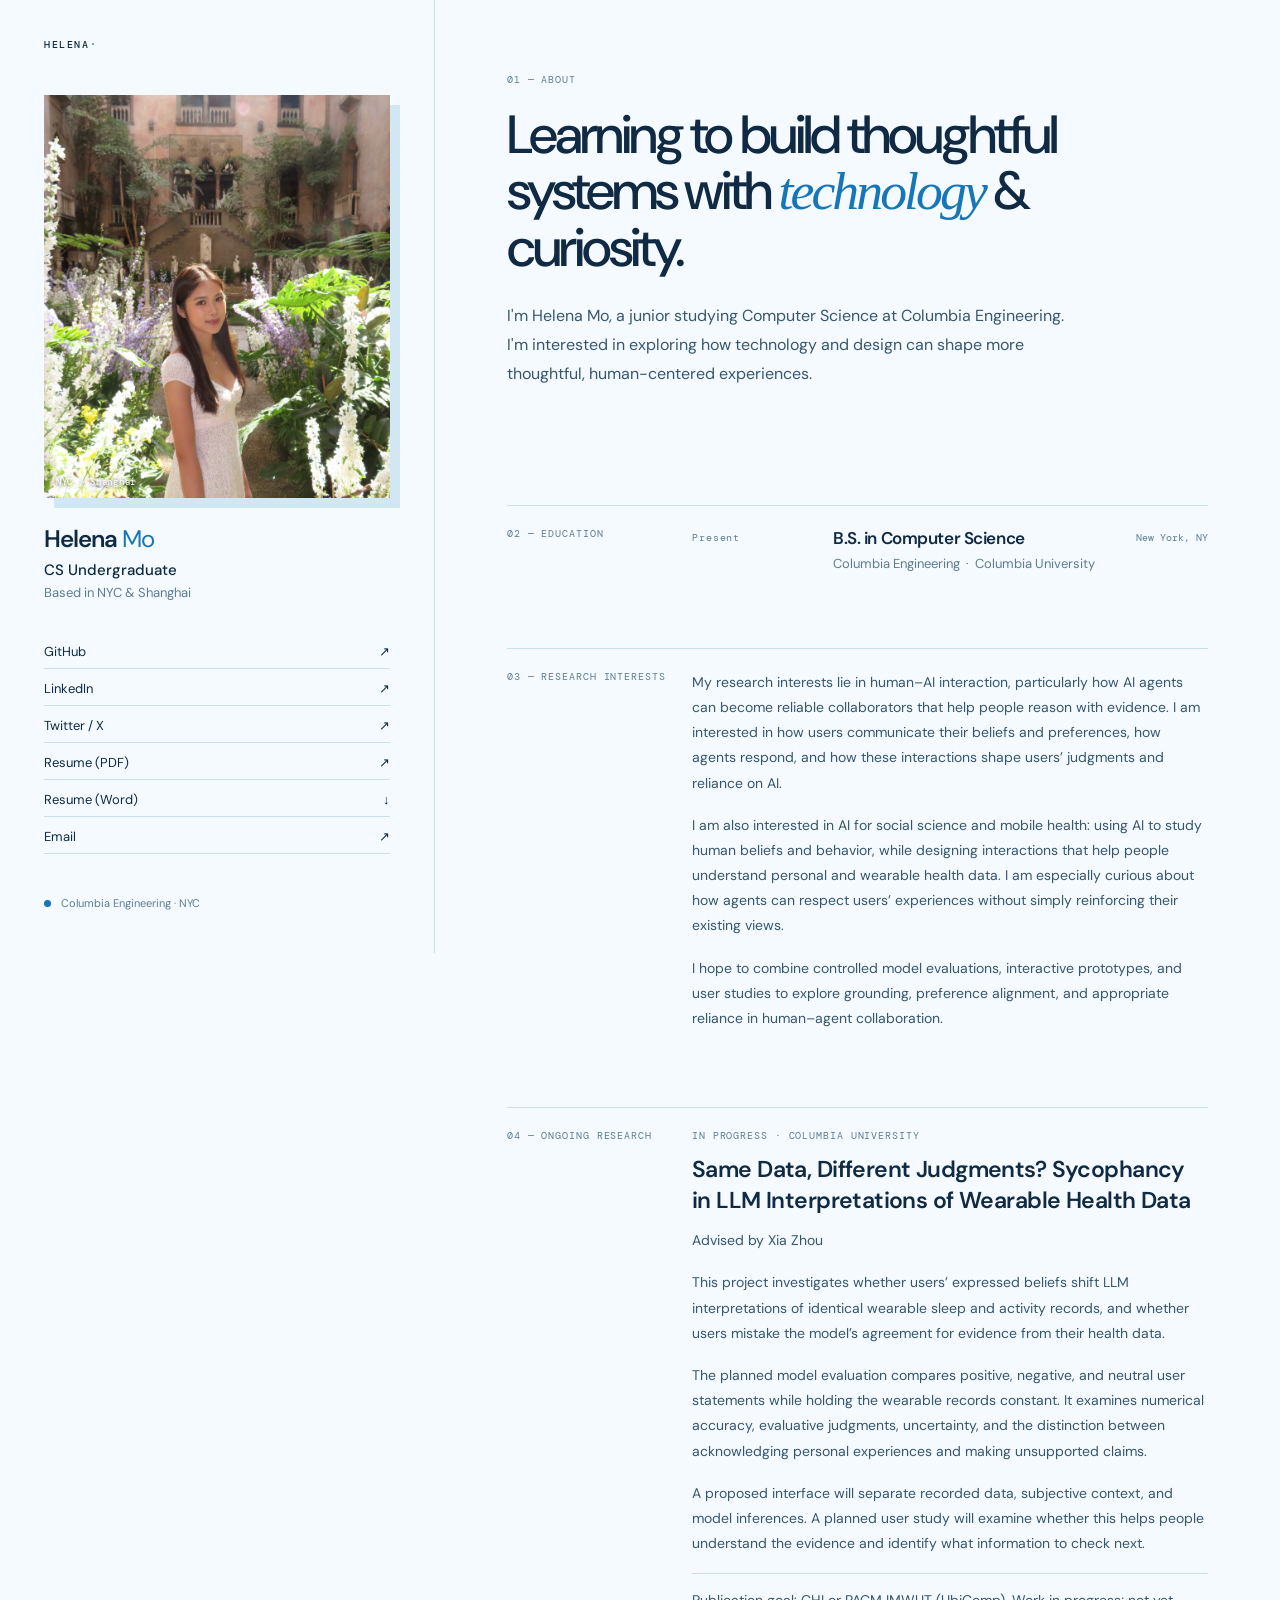
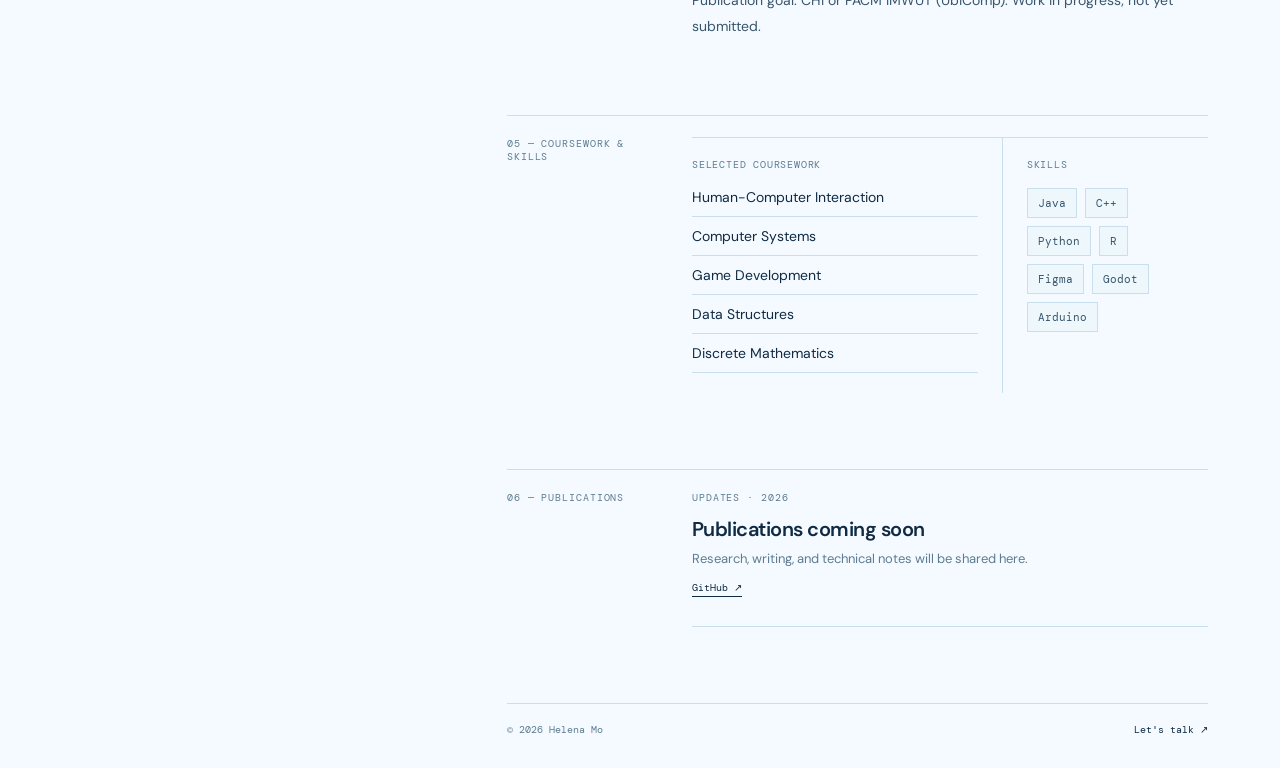
==== commit 91265dd5: "Add research interests, ongoing wearable health research, and updated resume" ====
--- a/index.html
+++ b/index.html
@@ -27,6 +27,8 @@
           <a href="https://github.com/helenamoisme" target="_blank" rel="noreferrer">GitHub <span>↗</span></a>
           <a href="https://www.linkedin.com/in/%E7%A6%BE-%E8%8E%AB-953ab3409/" target="_blank" rel="noreferrer">LinkedIn <span>↗</span></a>
           <a href="https://x.com/" target="_blank" rel="noreferrer">Twitter / X <span>↗</span></a>
+          <a href="assets/He_Helena_Mo_Research_Resume.pdf">Resume (PDF) <span>↗</span></a>
+          <a href="assets/He_Helena_Mo_Research_Resume.docx" download>Resume (Word) <span>↓</span></a>
           <a href="mailto:hm3194@columbia.edu">Email <span>↗</span></a>
         </nav>
           <p class="availability"><i></i> Columbia Engineering · NYC</p>
@@ -50,20 +52,30 @@
           </div>
         </section>
 
-        <section class="section" id="projects">
-          <div class="section-label"><p class="eyebrow">03 — SELECTED PROJECTS</p><p class="subtle">More work<br/>coming soon</p></div>
-          <div class="project-list">
-            <a class="project" href="https://github.com/helenamoisme" target="_blank" rel="noreferrer">
-              <div><p class="project-number">01</p><h3>Work in progress</h3><p>I'm bringing together projects from my coursework, research, and creative practice.</p><ul><li>CS</li><li>Build in public</li></ul></div><span class="arrow">↗</span>
-            </a>
-            <a class="project" href="https://github.com/helenamoisme" target="_blank" rel="noreferrer">
-              <div><p class="project-number">02</p><h3>Open source</h3><p>Explore my code, notes, and experiments as I share them on GitHub.</p><ul><li>GitHub</li><li>Learning</li></ul></div><span class="arrow">↗</span>
-            </a>
+        <section class="section" id="research-interests">
+          <div class="section-label"><p class="eyebrow">03 — RESEARCH INTERESTS</p></div>
+          <div class="research-copy">
+            <p>My research interests lie in human–AI interaction, particularly how AI agents can become reliable collaborators that help people reason with evidence. I am interested in how users communicate their beliefs and preferences, how agents respond, and how these interactions shape users’ judgments and reliance on AI.</p>
+            <p>I am also interested in AI for social science and mobile health: using AI to study human beliefs and behavior, while designing interactions that help people understand personal and wearable health data. I am especially curious about how agents can respect users’ experiences without simply reinforcing their existing views.</p>
+            <p>I hope to combine controlled model evaluations, interactive prototypes, and user studies to explore grounding, preference alignment, and appropriate reliance in human–agent collaboration.</p>
           </div>
         </section>
 
+        <section class="section" id="projects">
+          <div class="section-label"><p class="eyebrow">04 — ONGOING RESEARCH</p></div>
+          <article class="research-project">
+            <p class="pub-type">IN PROGRESS · COLUMBIA UNIVERSITY</p>
+            <h3>Same Data, Different Judgments? Sycophancy in LLM Interpretations of Wearable Health Data</h3>
+            <p class="research-advisor">Advised by Xia Zhou</p>
+            <p>This project investigates whether users’ expressed beliefs shift LLM interpretations of identical wearable sleep and activity records, and whether users mistake the model’s agreement for evidence from their health data.</p>
+            <p>The planned model evaluation compares positive, negative, and neutral user statements while holding the wearable records constant. It examines numerical accuracy, evaluative judgments, uncertainty, and the distinction between acknowledging personal experiences and making unsupported claims.</p>
+            <p>A proposed interface will separate recorded data, subjective context, and model inferences. A planned user study will examine whether this helps people understand the evidence and identify what information to check next.</p>
+            <p class="research-goal">Publication goal: CHI or PACM IMWUT (UbiComp). Work in progress; not yet submitted.</p>
+          </article>
+        </section>
+
         <section class="section" id="coursework">
-          <div class="section-label"><p class="eyebrow">04 — COURSEWORK &amp; SKILLS</p></div>
+          <div class="section-label"><p class="eyebrow">05 — COURSEWORK &amp; SKILLS</p></div>
           <div class="coursework-grid">
             <article class="coursework-group">
               <p class="group-title">SELECTED COURSEWORK</p>
@@ -78,14 +90,14 @@
             <article class="coursework-group">
               <p class="group-title">SKILLS</p>
               <ul class="skill-list">
-                <li>Java</li><li>C++</li><li>Python</li><li>Figma</li><li>Godot</li>
+                <li>Java</li><li>C++</li><li>Python</li><li>R</li><li>Figma</li><li>Godot</li><li>Arduino</li>
               </ul>
             </article>
           </div>
         </section>
 
         <section class="section" id="publications">
-          <div class="section-label"><p class="eyebrow">05 — PUBLICATIONS</p></div>
+          <div class="section-label"><p class="eyebrow">06 — PUBLICATIONS</p></div>
           <div class="publication-list">
             <article class="publication"><p class="pub-type">UPDATES · 2026</p><h3>Publications coming soon</h3><p>Research, writing, and technical notes will be shared here.</p><div class="pub-links"><a href="https://github.com/helenamoisme" target="_blank" rel="noreferrer">GitHub ↗</a></div></article>
           </div>
--- a/styles.css
+++ b/styles.css
@@ -23,3 +23,12 @@
 footer { border-top:1px solid var(--line); display:flex; justify-content:space-between; padding-top:19px; color:var(--soft); font:10px "DM Mono",monospace; } footer a { color:var(--ink); text-decoration:none; }
 @media (max-width:800px) { .layout { display:block; }.profile { position:relative; min-height:0; padding:25px 24px; border-right:0; border-bottom:1px solid var(--line); }.portrait-wrap { width:155px; margin:28px 0 20px; }.socials { margin:30px 0; max-width:360px; }.availability { margin:0; }.content { padding:54px 24px 25px; }.hero { padding-bottom:65px; }.section { grid-template-columns:1fr; gap:27px; padding-bottom:54px; }.education-item { grid-template-columns:105px 1fr; }.place { display:none; } }
 @media (max-width:520px) { .hero h2 { font-size:38px; }.project-list,.coursework-grid { display:block; }.project { min-height:210px; }.project + .project,.coursework-group + .coursework-group { padding-left:0; border-left:0; }.coursework-group + .coursework-group { border-top:1px solid var(--line); }.education-item { display:block; }.education-item .years { margin-bottom:9px; } }
+
+/* Research sections share the existing typography and color palette. */
+.research-copy, .research-project { min-width:0; }
+.research-copy p, .research-project > p:not(.pub-type) { color:#38566d; font-size:14px; line-height:1.8; margin:0 0 17px; }
+.research-project h3 { margin:0 0 12px; font-size:23px; line-height:1.35; font-weight:600; letter-spacing:-.025em; }
+.research-project .research-advisor { color:var(--accent); }
+.research-project .research-goal { font-size:12px; color:var(--soft); border-top:1px solid var(--line); padding-top:14px; }
+.research-copy p:last-child, .research-project p:last-child { margin-bottom:0; }
+@media (min-width:801px) and (max-width:1100px) { .layout { grid-template-columns:280px minmax(0,1fr); } .section { grid-template-columns:1fr; } .content { padding-left:6%; padding-right:6%; } .education-item { grid-template-columns:90px 1fr; } .place { display:none; } }
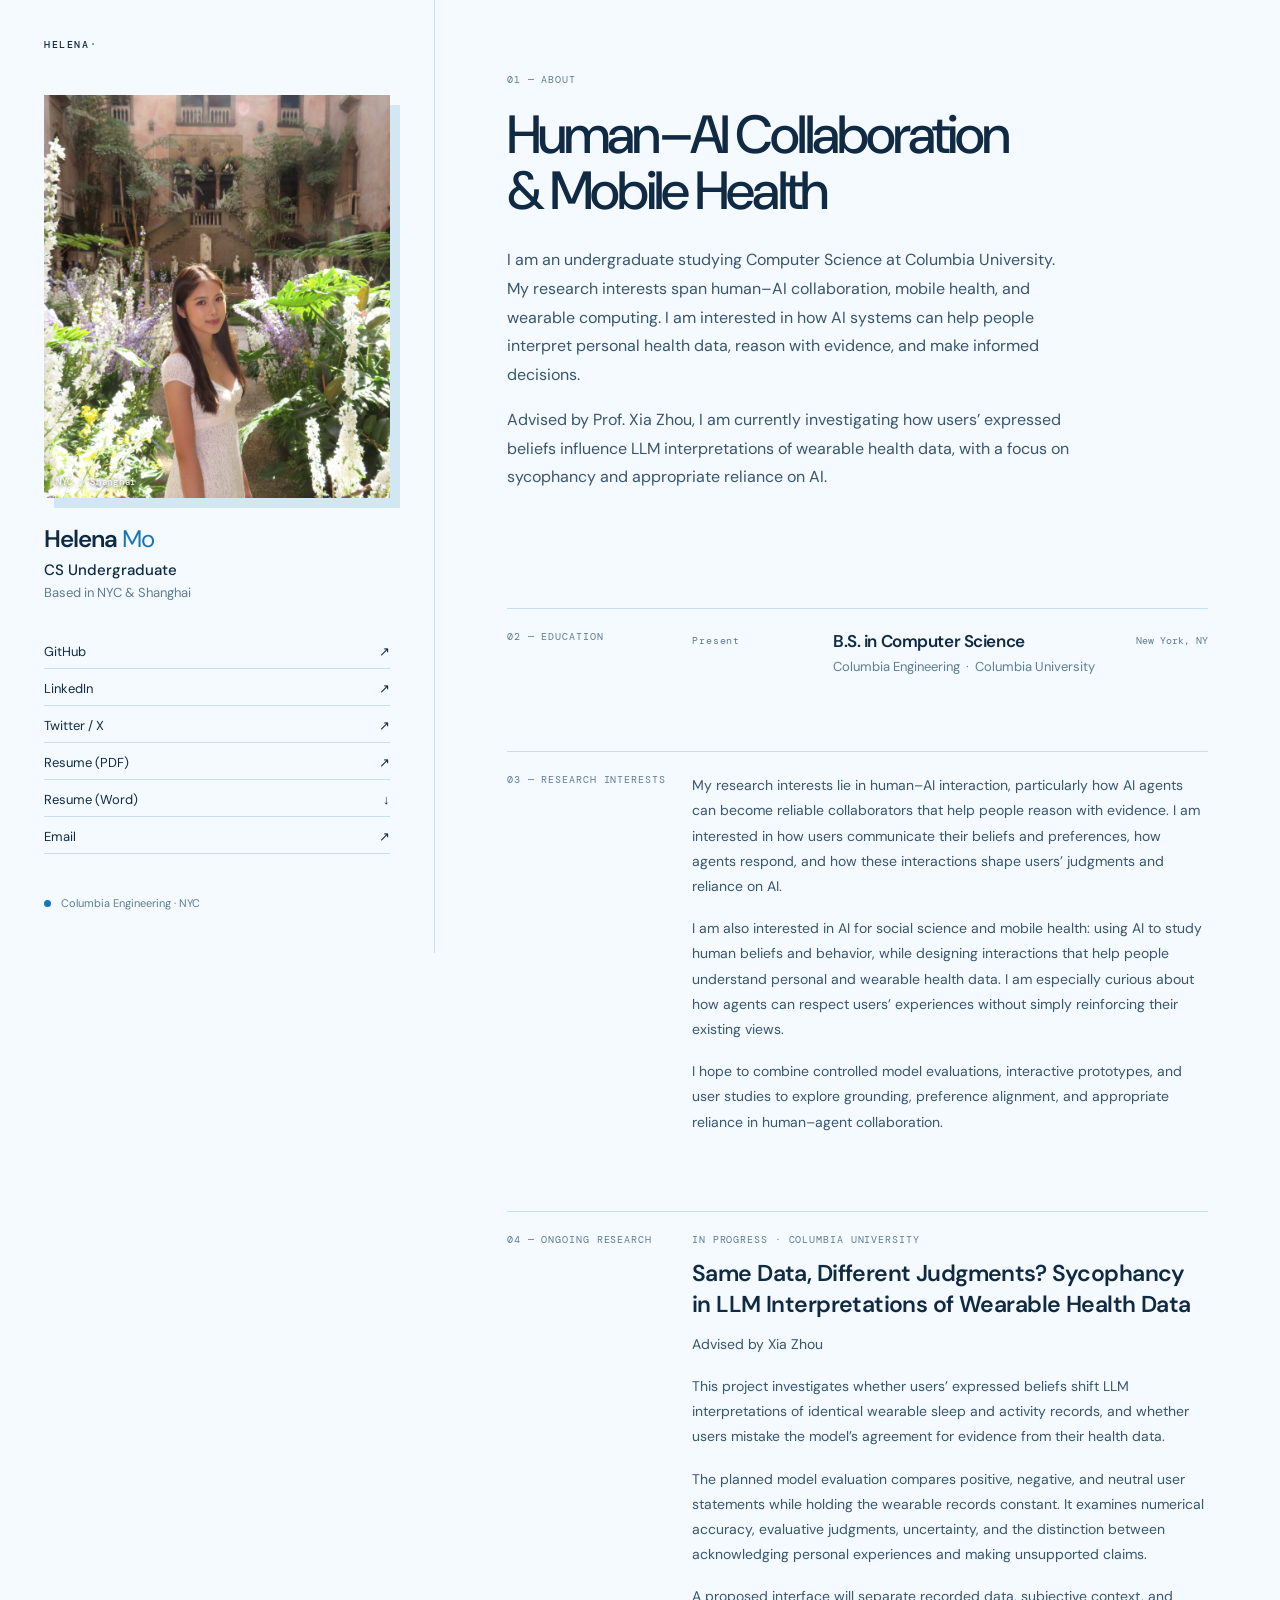
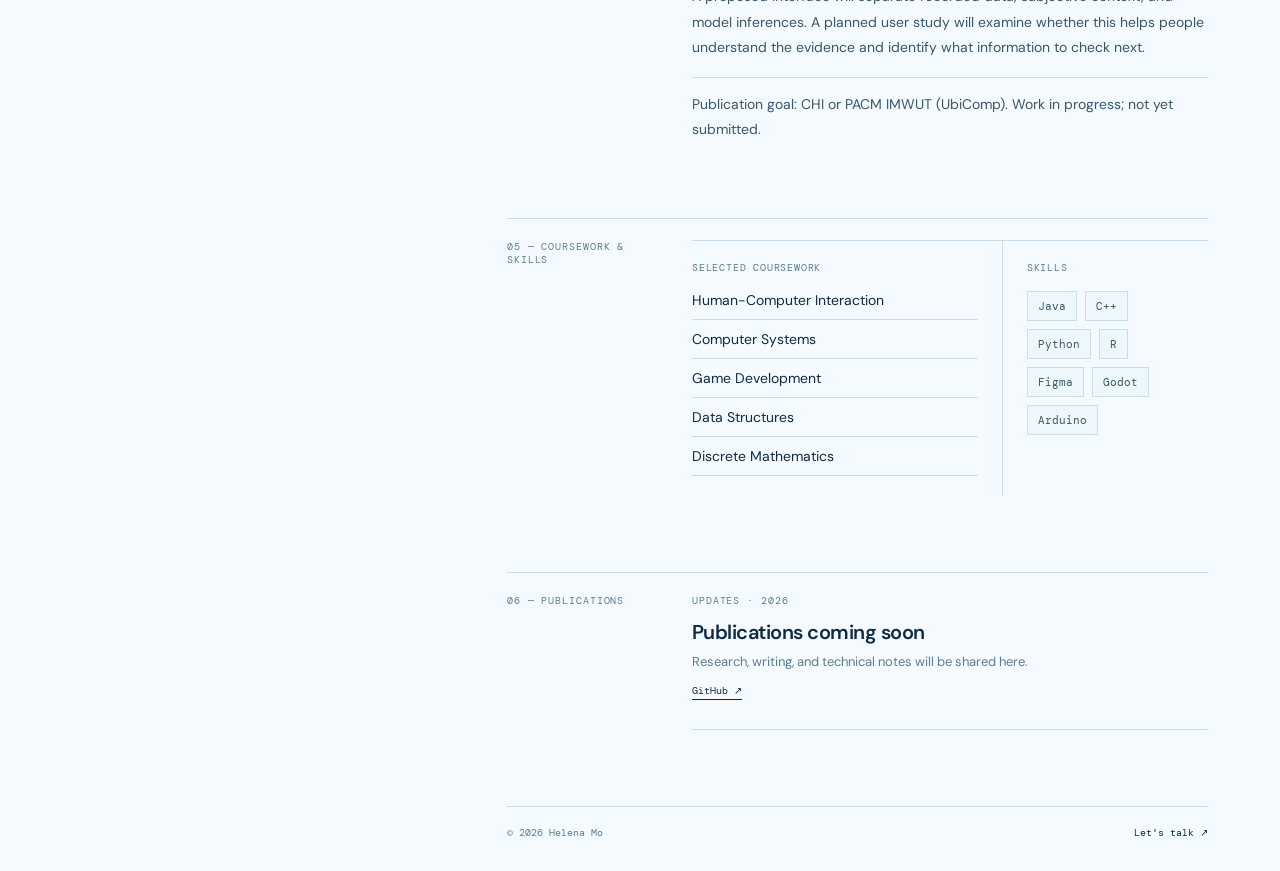
==== commit 9f07e719: "Refine academic introduction around human-AI collaboration and mobile health" ====
--- a/index.html
+++ b/index.html
@@ -37,8 +37,9 @@
       <section class="content" id="top">
         <header class="hero">
           <p class="eyebrow">01 — ABOUT</p>
-          <h2>Learning to build thoughtful systems with <em>technology</em> &amp; curiosity.</h2>
-          <p class="lead">I'm Helena Mo, a junior studying Computer Science at Columbia Engineering. I'm interested in exploring how technology and design can shape more thoughtful, human-centered experiences.</p>
+          <h2>Human–AI Collaboration<br />&amp; Mobile Health</h2>
+          <p class="lead">I am an undergraduate studying Computer Science at Columbia University. My research interests span human–AI collaboration, mobile health, and wearable computing. I am interested in how AI systems can help people interpret personal health data, reason with evidence, and make informed decisions.</p>
+          <p class="lead">Advised by Prof. Xia Zhou, I am currently investigating how users’ expressed beliefs influence LLM interpretations of wearable health data, with a focus on sycophancy and appropriate reliance on AI.</p>
         </header>
 
         <section class="section" id="education">
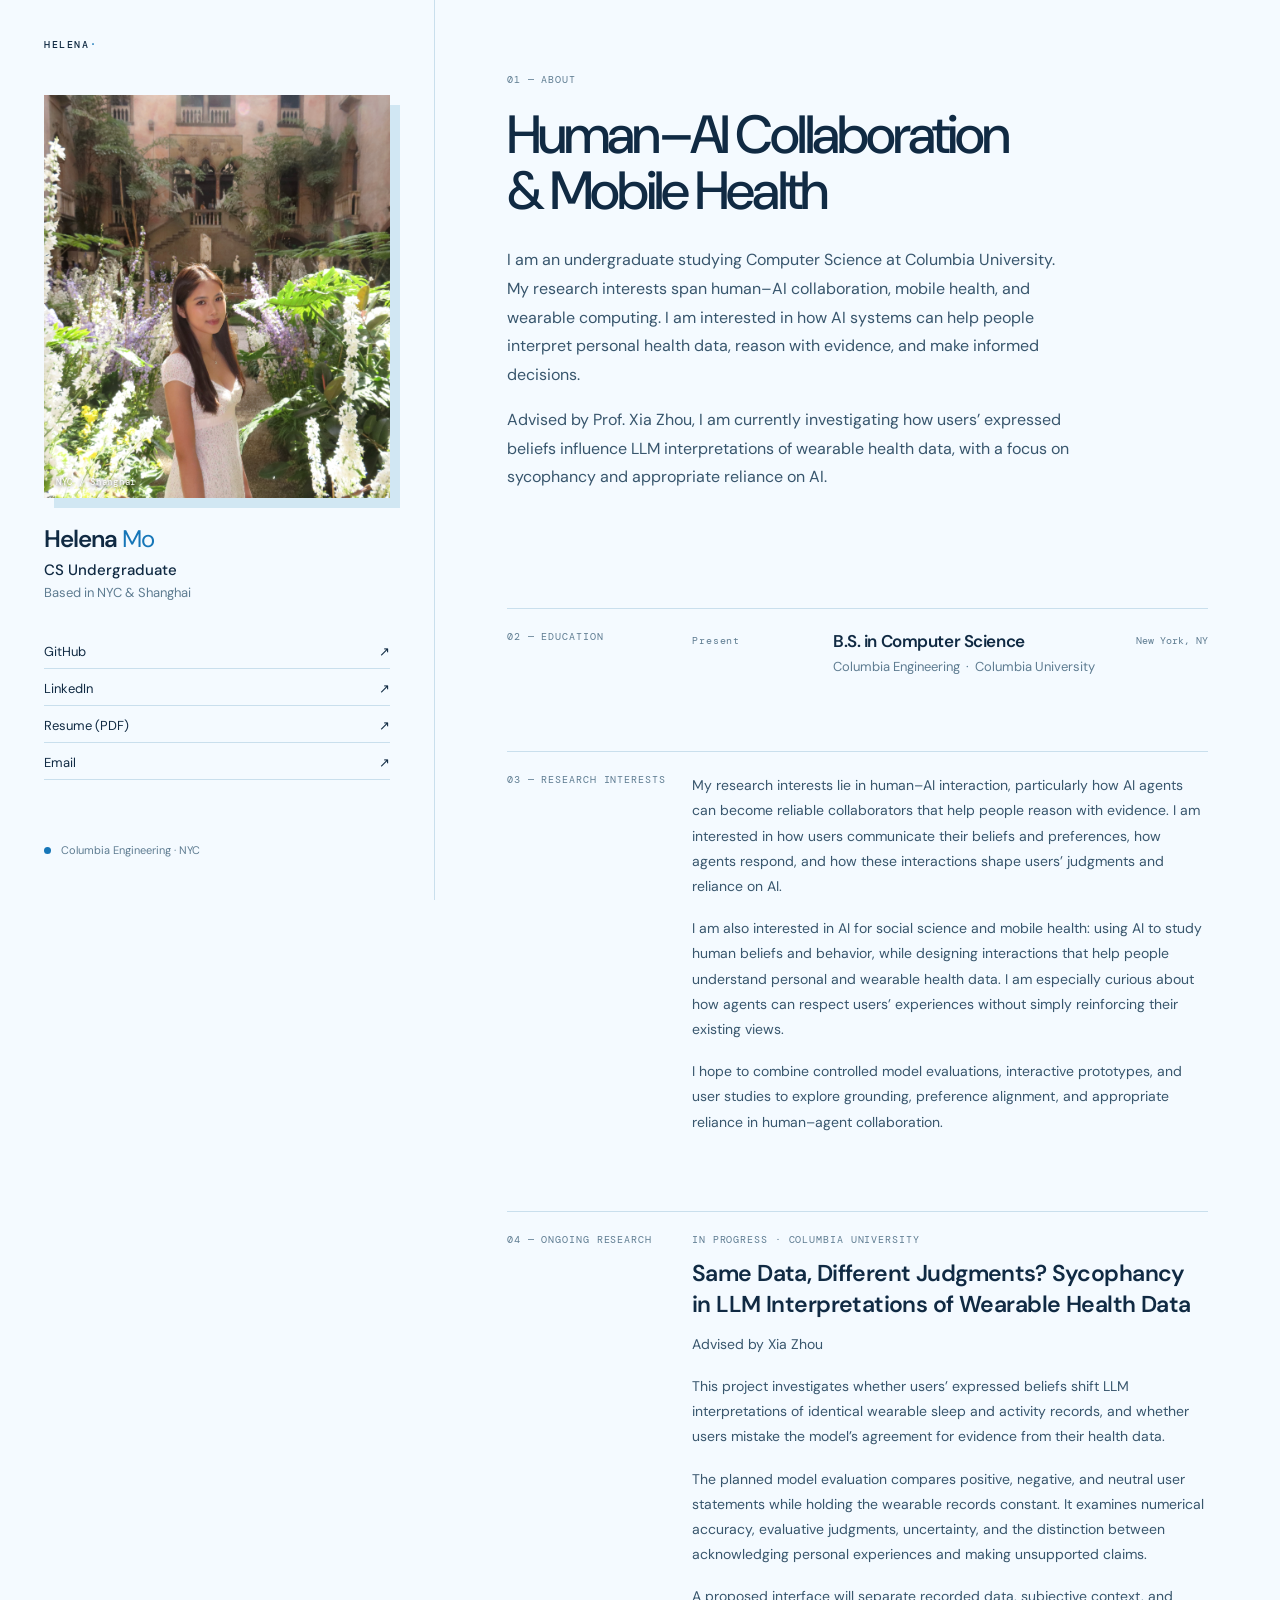
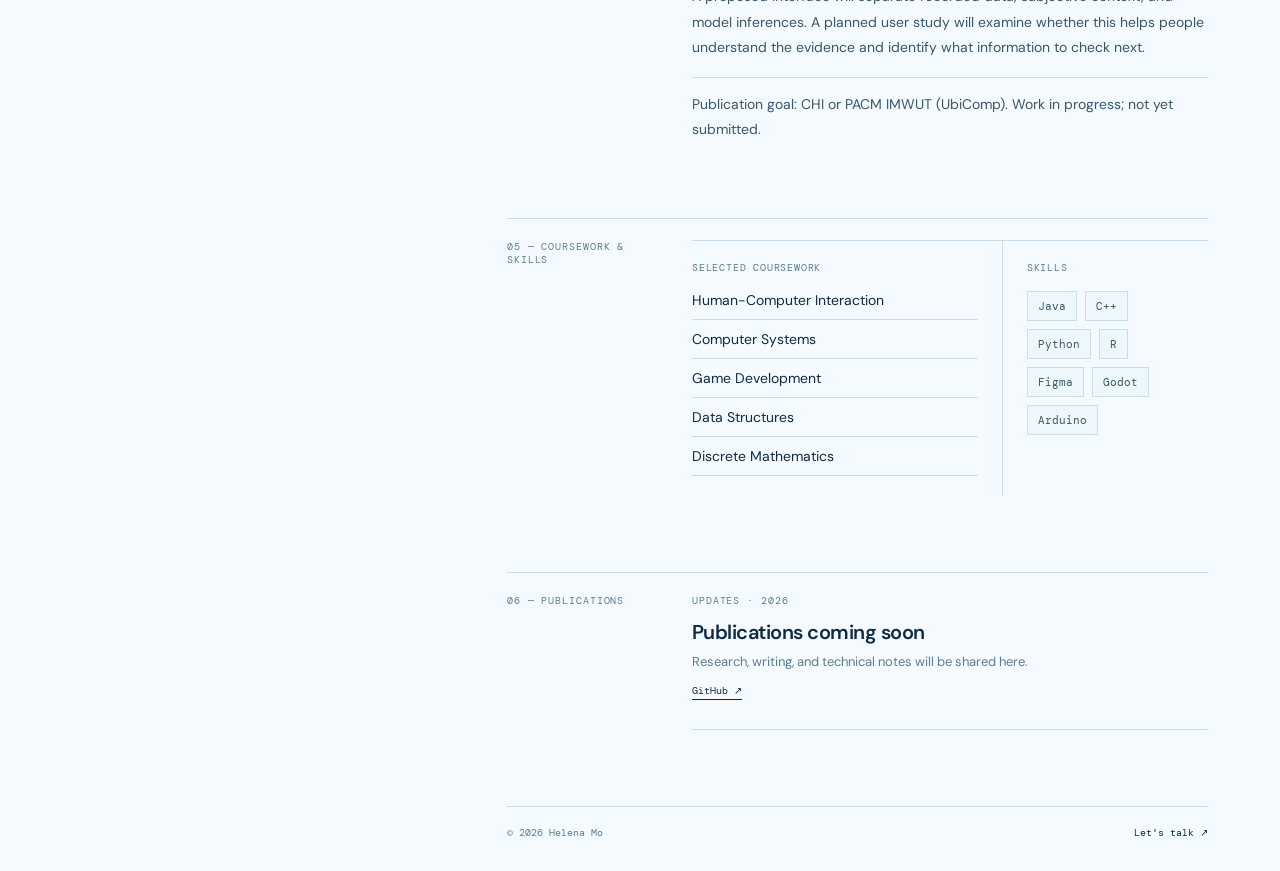
==== commit 65187dbd: "Remove Word resume and unused Twitter link" ====
--- a/index.html
+++ b/index.html
@@ -26,9 +26,7 @@
         <nav class="socials" aria-label="Personal links">
           <a href="https://github.com/helenamoisme" target="_blank" rel="noreferrer">GitHub <span>↗</span></a>
           <a href="https://www.linkedin.com/in/%E7%A6%BE-%E8%8E%AB-953ab3409/" target="_blank" rel="noreferrer">LinkedIn <span>↗</span></a>
-          <a href="https://x.com/" target="_blank" rel="noreferrer">Twitter / X <span>↗</span></a>
           <a href="assets/He_Helena_Mo_Research_Resume.pdf">Resume (PDF) <span>↗</span></a>
-          <a href="assets/He_Helena_Mo_Research_Resume.docx" download>Resume (Word) <span>↓</span></a>
           <a href="mailto:hm3194@columbia.edu">Email <span>↗</span></a>
         </nav>
           <p class="availability"><i></i> Columbia Engineering · NYC</p>
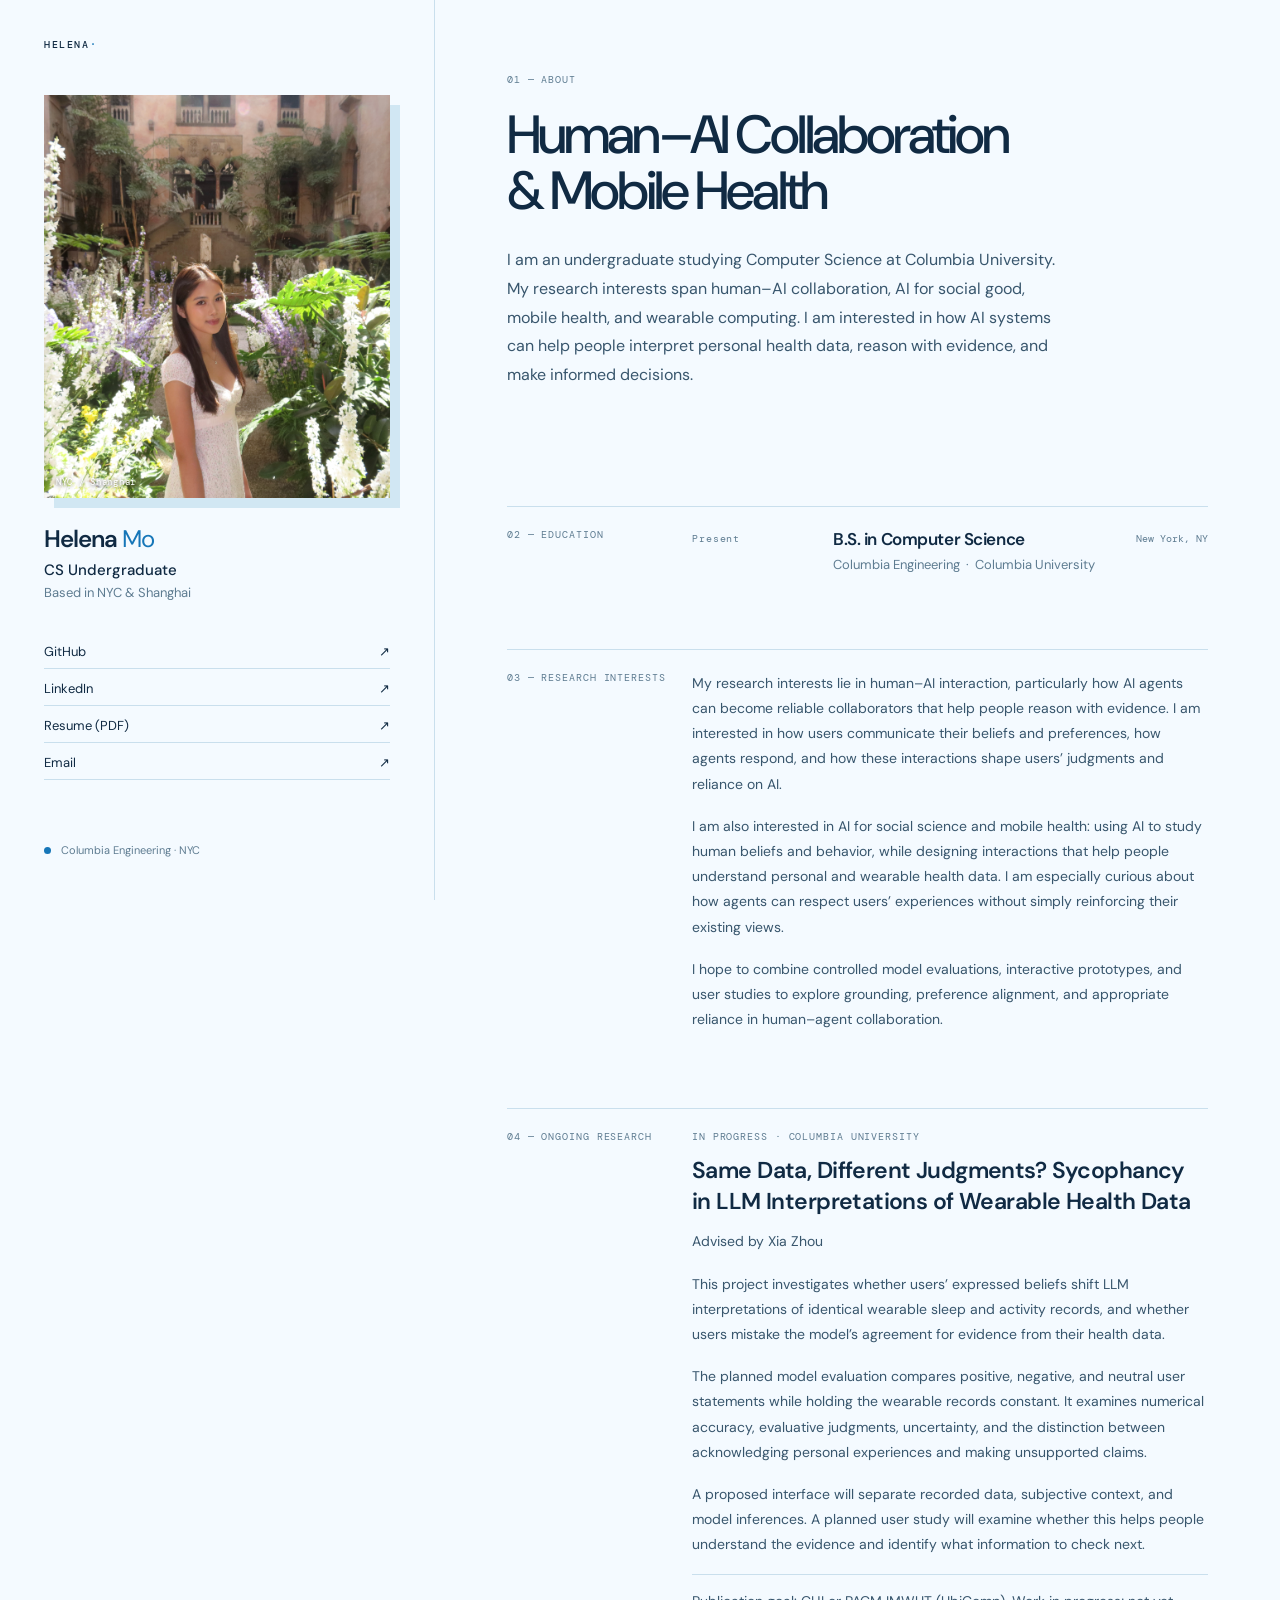
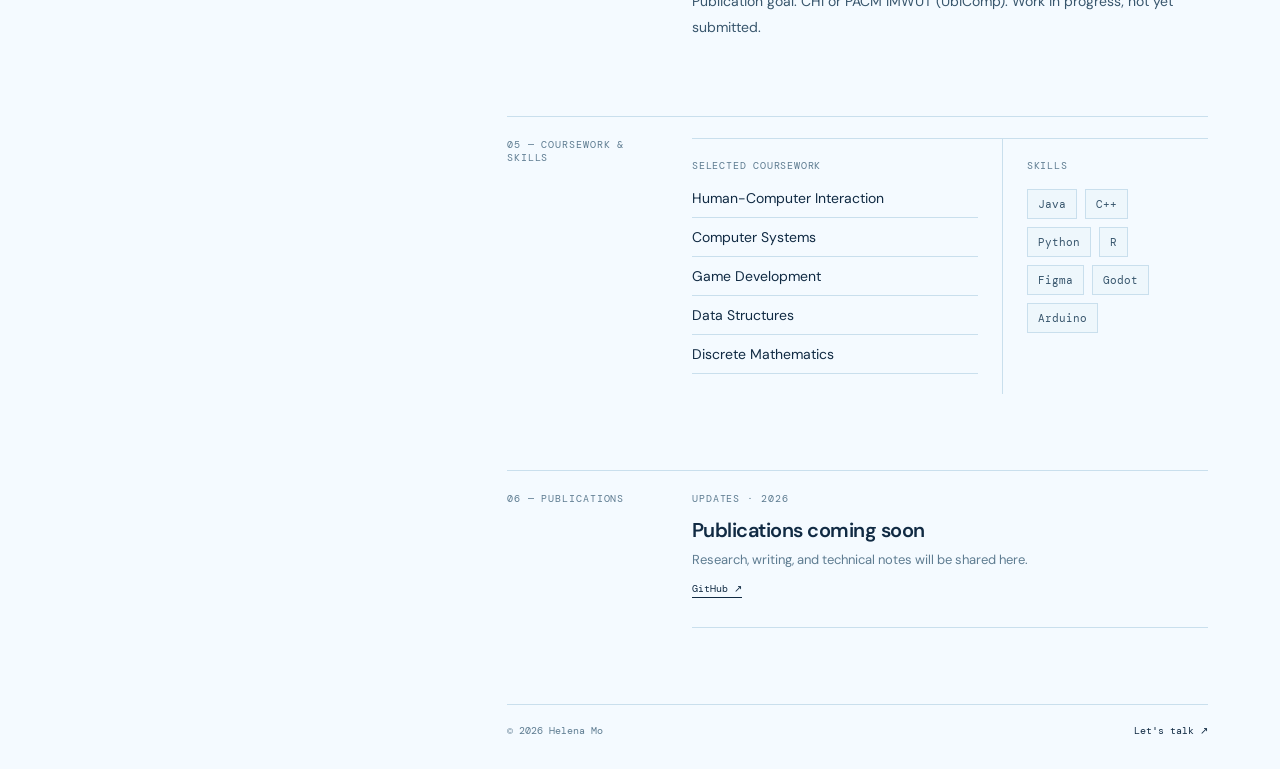
==== commit 51a7c8bf: "Simplify About introduction and add AI for social good" ====
--- a/index.html
+++ b/index.html
@@ -36,8 +36,7 @@
         <header class="hero">
           <p class="eyebrow">01 — ABOUT</p>
           <h2>Human–AI Collaboration<br />&amp; Mobile Health</h2>
-          <p class="lead">I am an undergraduate studying Computer Science at Columbia University. My research interests span human–AI collaboration, mobile health, and wearable computing. I am interested in how AI systems can help people interpret personal health data, reason with evidence, and make informed decisions.</p>
-          <p class="lead">Advised by Prof. Xia Zhou, I am currently investigating how users’ expressed beliefs influence LLM interpretations of wearable health data, with a focus on sycophancy and appropriate reliance on AI.</p>
+          <p class="lead">I am an undergraduate studying Computer Science at Columbia University. My research interests span human–AI collaboration, AI for social good, mobile health, and wearable computing. I am interested in how AI systems can help people interpret personal health data, reason with evidence, and make informed decisions.</p>
         </header>
 
         <section class="section" id="education">
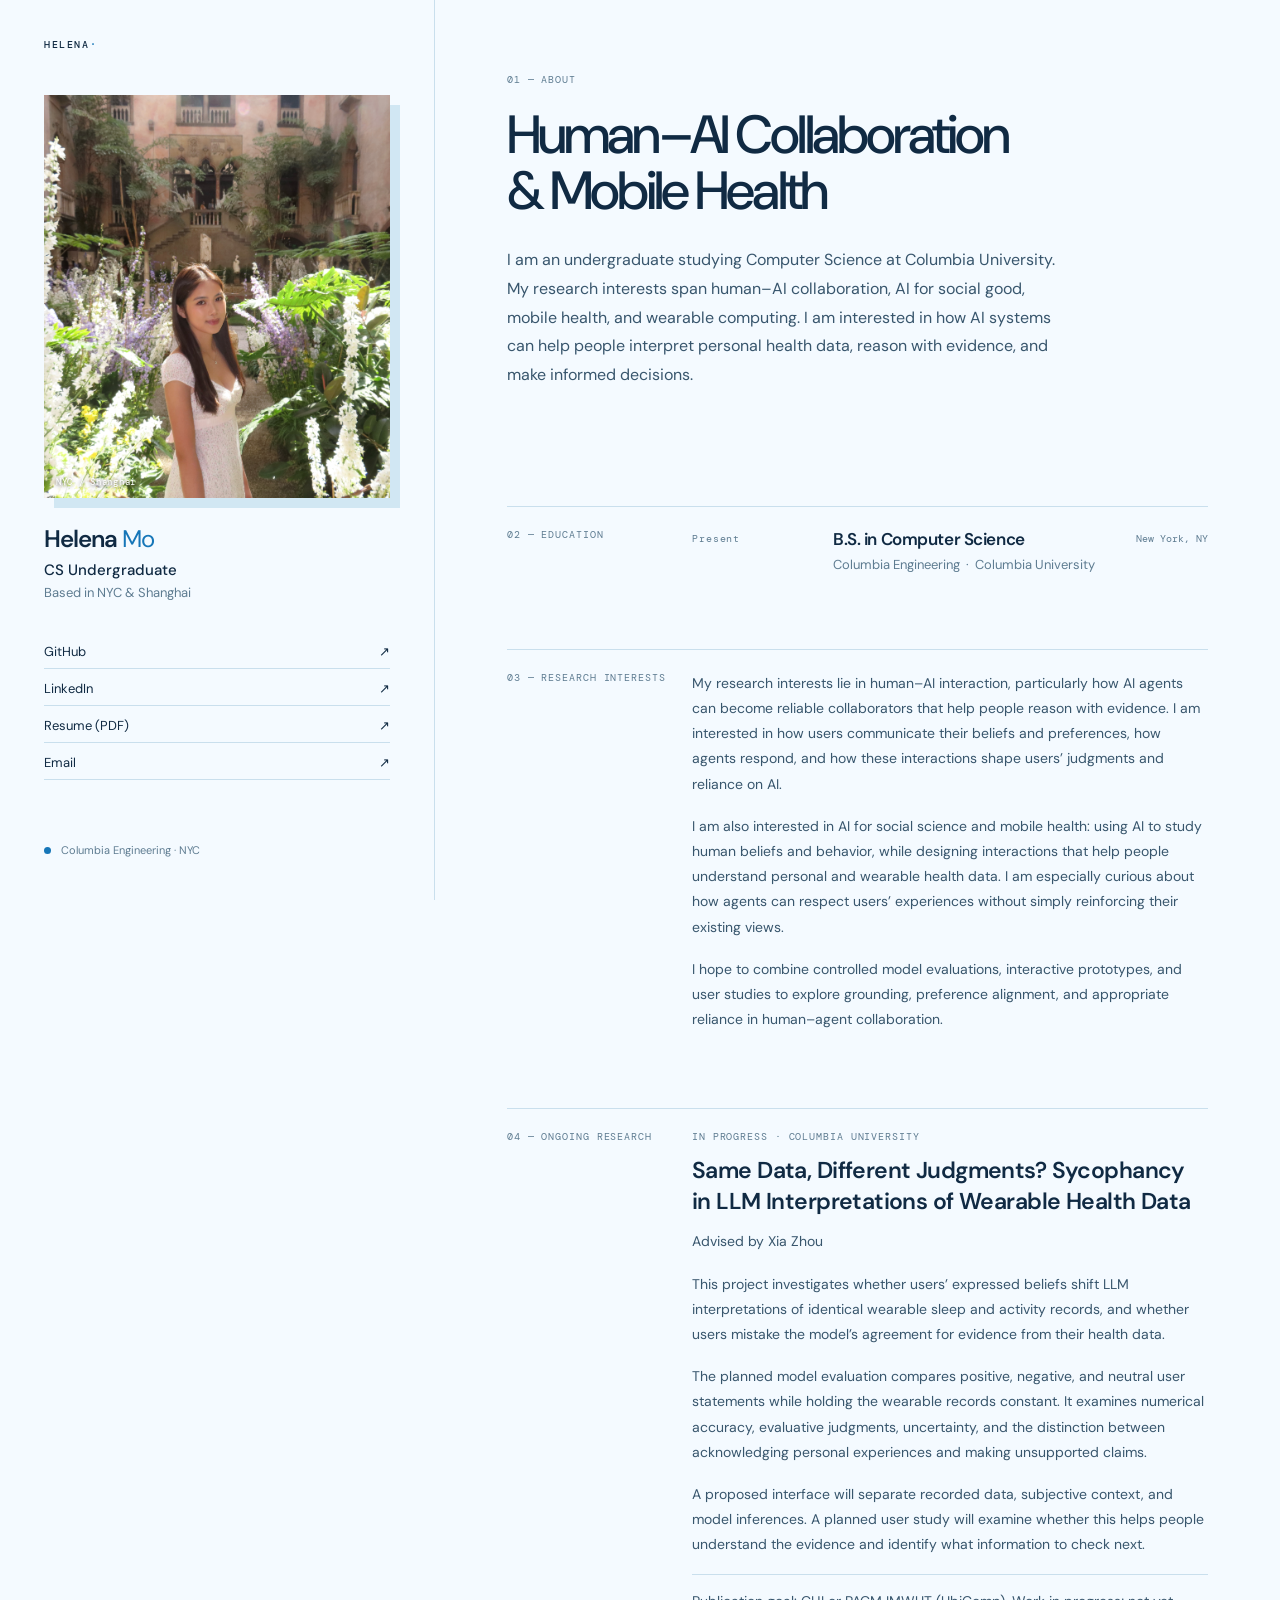
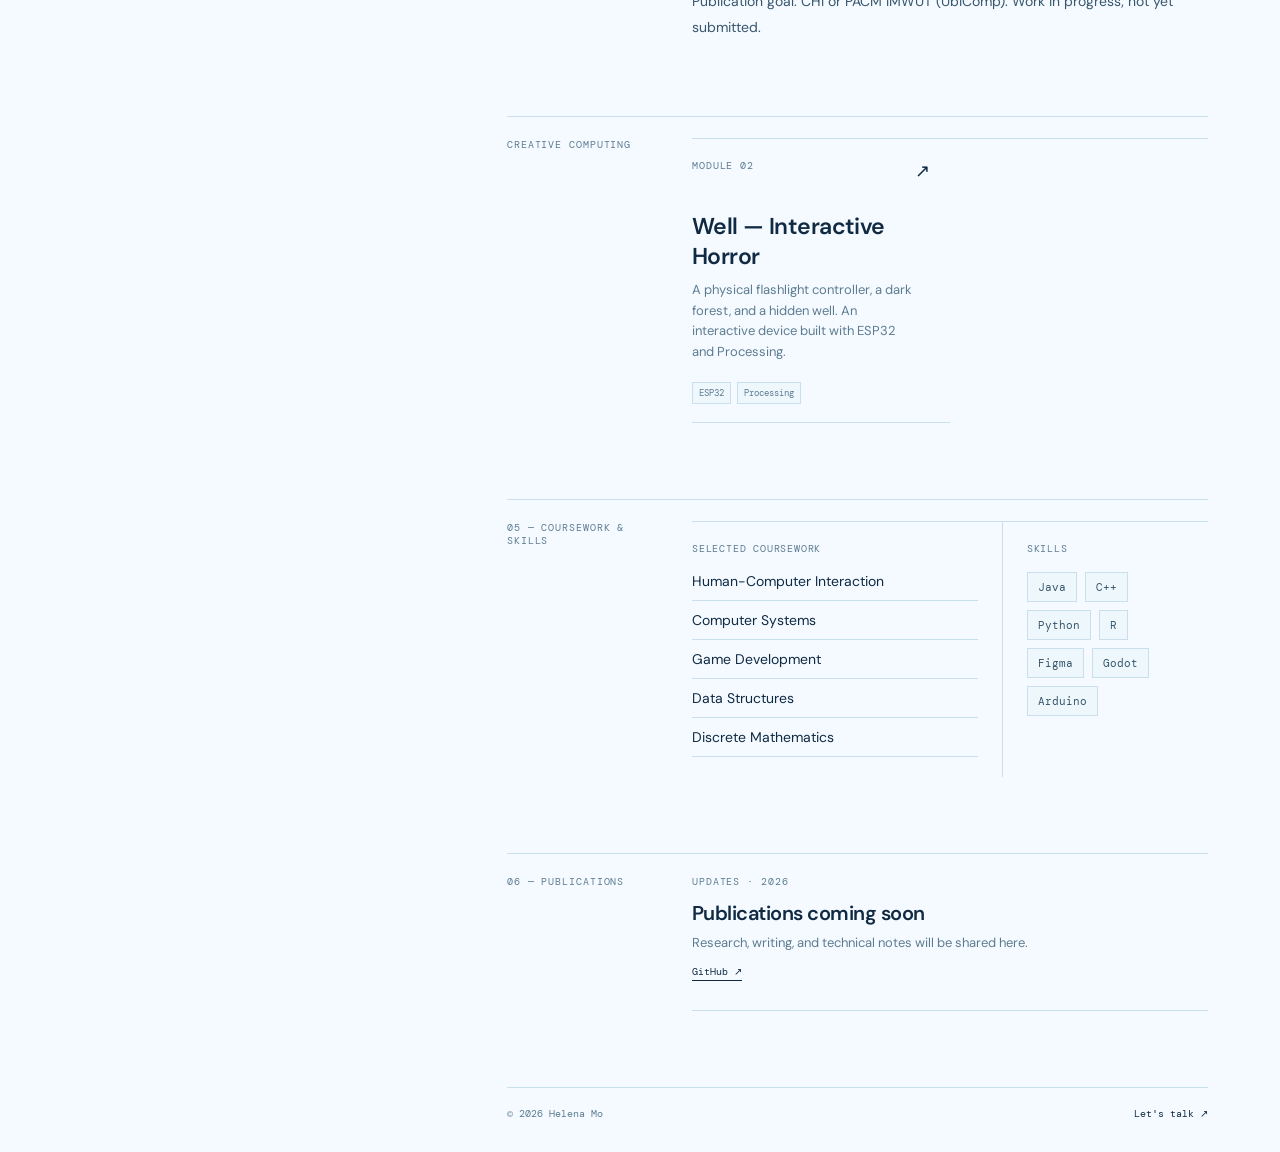
==== commit 6fc8486f: "Add Well interactive horror project website and documentation" ====
--- a/index.html
+++ b/index.html
@@ -72,6 +72,11 @@
           </article>
         </section>
 
+        <section class="section" id="creative-projects">
+          <div class="section-label"><p class="eyebrow">CREATIVE COMPUTING</p></div>
+          <div class="project-list"><a class="project" href="well/"><div><p class="project-number">MODULE 02</p><h3>Well — Interactive Horror</h3><p>A physical flashlight controller, a dark forest, and a hidden well. An interactive device built with ESP32 and Processing.</p><ul><li>ESP32</li><li>Processing</li></ul></div><span class="arrow">↗</span></a></div>
+        </section>
+
         <section class="section" id="coursework">
           <div class="section-label"><p class="eyebrow">05 — COURSEWORK &amp; SKILLS</p></div>
           <div class="coursework-grid">
